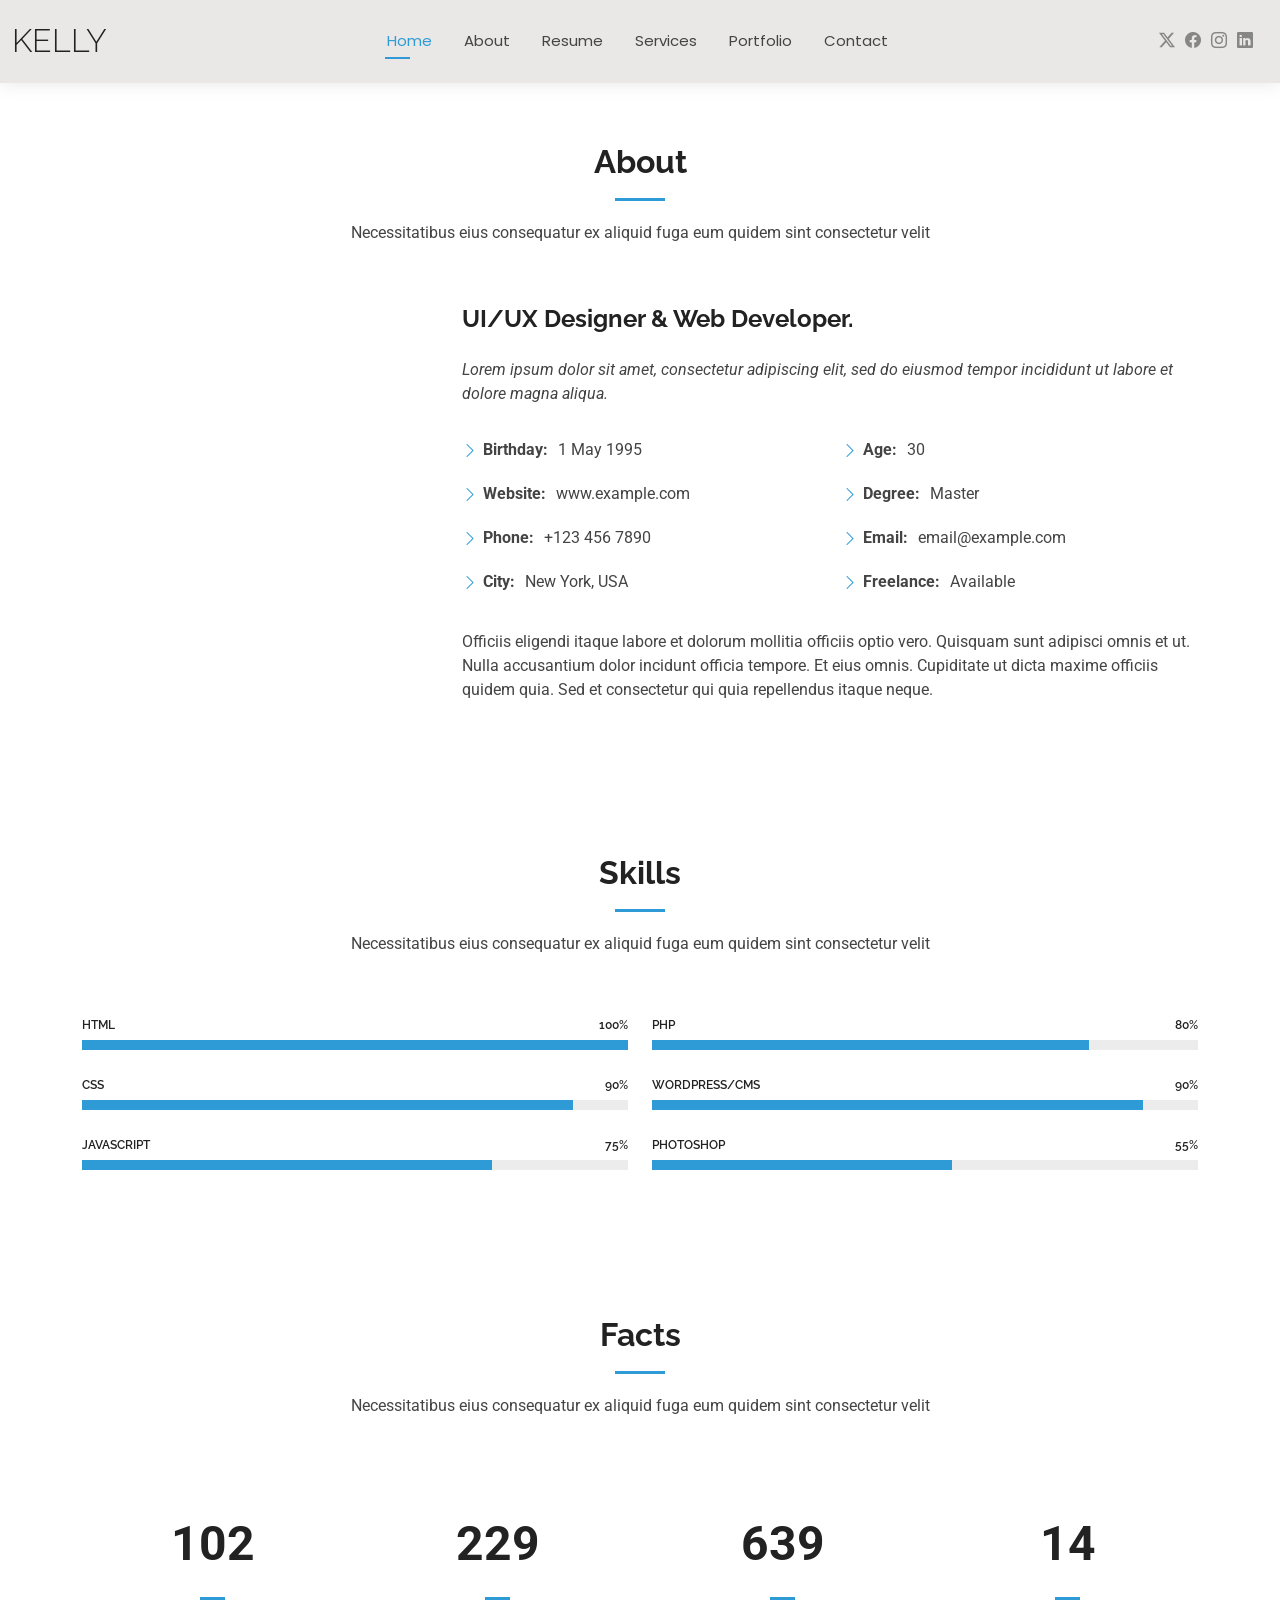
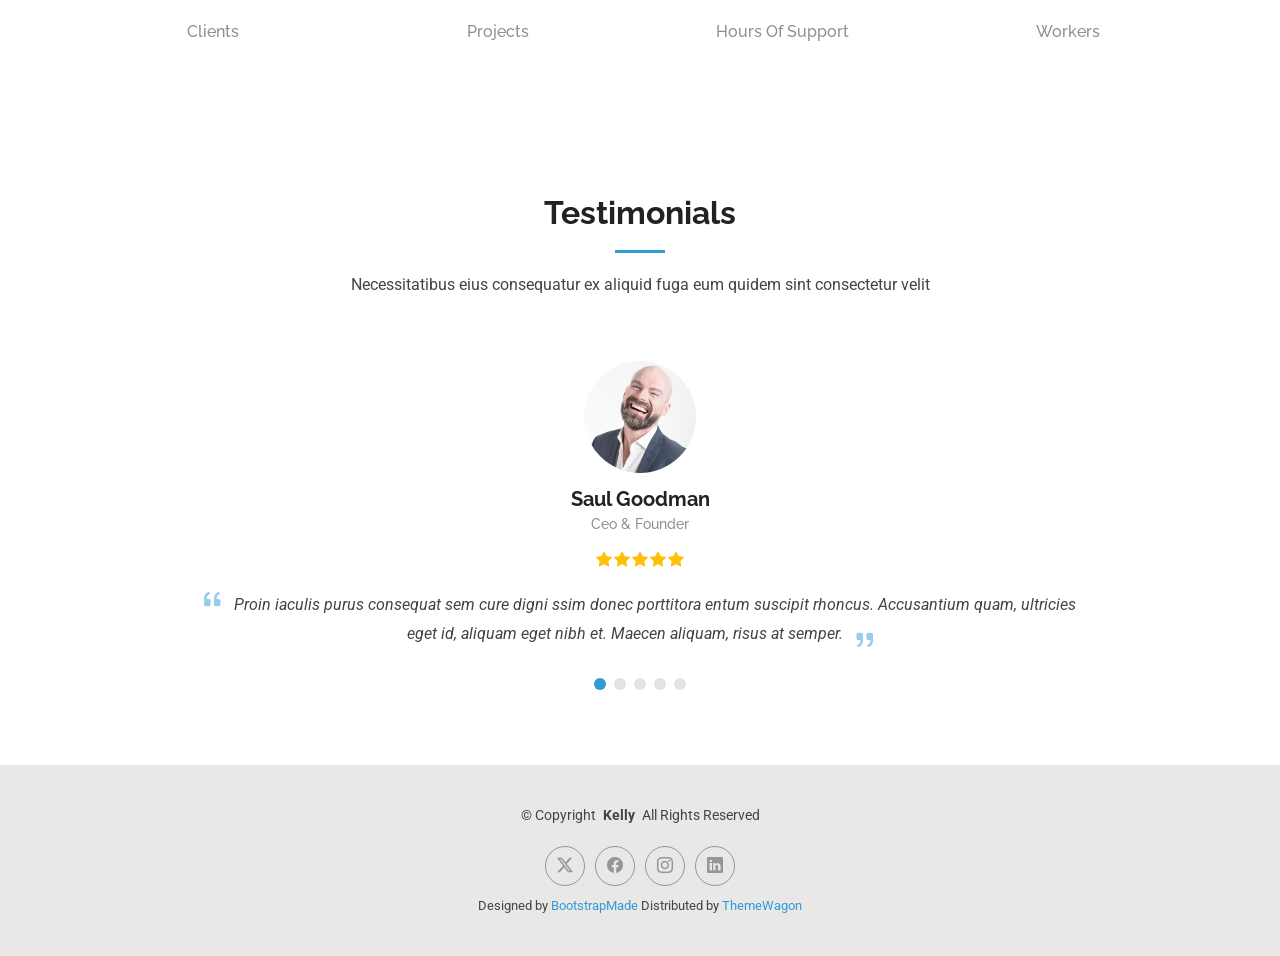
==== about.html @ d77f13b1 "Initial commit: Portfolio source code for Rahma Begag" ====
<!DOCTYPE html>
<html lang="en">

<head>
  <meta charset="utf-8">
  <meta content="width=device-width, initial-scale=1.0" name="viewport">
  <title>About - Kelly Bootstrap Template</title>
  <meta name="description" content="">
  <meta name="keywords" content="">

  <!-- Favicons -->
  <link href="assets/img/favicon.png" rel="icon">
  <link href="assets/img/apple-touch-icon.png" rel="apple-touch-icon">

  <!-- Fonts -->
  <link href="https://fonts.googleapis.com" rel="preconnect">
  <link href="https://fonts.gstatic.com" rel="preconnect" crossorigin>
  <link href="https://fonts.googleapis.com/css2?family=Roboto:ital,wght@0,100;0,300;0,400;0,500;0,700;0,900;1,100;1,300;1,400;1,500;1,700;1,900&family=Poppins:ital,wght@0,100;0,200;0,300;0,400;0,500;0,600;0,700;0,800;0,900;1,100;1,200;1,300;1,400;1,500;1,600;1,700;1,800;1,900&family=Raleway:ital,wght@0,100;0,200;0,300;0,400;0,500;0,600;0,700;0,800;0,900;1,100;1,200;1,300;1,400;1,500;1,600;1,700;1,800;1,900&display=swap" rel="stylesheet">

  <!-- Vendor CSS Files -->
  <link href="assets/vendor/bootstrap/css/bootstrap.min.css" rel="stylesheet">
  <link href="assets/vendor/bootstrap-icons/bootstrap-icons.css" rel="stylesheet">
  <link href="assets/vendor/aos/aos.css" rel="stylesheet">
  <link href="assets/vendor/swiper/swiper-bundle.min.css" rel="stylesheet">
  <link href="assets/vendor/glightbox/css/glightbox.min.css" rel="stylesheet">

  <!-- Main CSS File -->
  <link href="assets/css/main.css" rel="stylesheet">

  <!-- =======================================================
  * Template Name: Kelly
  * Template URL: https://bootstrapmade.com/kelly-free-bootstrap-cv-resume-html-template/
  * Updated: Aug 07 2024 with Bootstrap v5.3.3
  * Author: BootstrapMade.com
  * License: https://bootstrapmade.com/license/
  ======================================================== -->
</head>

<body class="about-page">

  <header id="header" class="header d-flex align-items-center light-background sticky-top">
    <div class="container-fluid position-relative d-flex align-items-center justify-content-between">

      <a href="index.html" class="logo d-flex align-items-center me-auto me-xl-0">
        <!-- Uncomment the line below if you also wish to use an image logo -->
        <!-- <img src="assets/img/logo.png" alt=""> -->
        <h1 class="sitename">Kelly</h1>
      </a>

       <nav id="navmenu" class="navmenu">
        <ul>
         <li><a href="index.html" class="active">Home</a></li>
          <li><a href="about.html">About</a></li>
          <li><a href="resume.html">Resume</a></li>
          <li><a href="services.html">Services</a></li>
          <li><a href="portfolio.html">Portfolio</a></li>
          <!-- <li class="dropdown"><a href="#"><span>Odoo Projects</span> <i class="bi bi-chevron-down toggle-dropdown"></i></a>
            <ul>
              <li><a href="#">Odoo Modules</a></li>
              <li class="dropdown"><a href="#"><span>Customizations</span> <i class="bi bi-chevron-down toggle-dropdown"></i></a>
                <ul>
                  <li><a href="#">Tree View Styling</a></li>
                  <li><a href="#">Password Visibility Toggle</a></li>
                  <li><a href="#">Commission Dashboard</a></li>
                  <li><a href="#">Inventory Dashboard</a></li>
                  <li><a href="#">Workflow Automation</a></li>
                </ul>
              </li>
              <li><a href="#">Odoo App Store</a></li>
              <li><a href="#">Database Solutions</a></li>
              <li><a href="#">Consulting</a></li>
            </ul>
          </li> -->
          <li><a href="contact.html">Contact</a></li>
        </ul>
        <i class="mobile-nav-toggle d-xl-none bi bi-list"></i>
      </nav>


      <div class="header-social-links">
        <a href="#" class="twitter"><i class="bi bi-twitter-x"></i></a>
        <a href="#" class="facebook"><i class="bi bi-facebook"></i></a>
        <a href="#" class="instagram"><i class="bi bi-instagram"></i></a>
        <a href="#" class="linkedin"><i class="bi bi-linkedin"></i></a>
      </div>

    </div>
  </header>

  <main class="main">

    <!-- About Section -->
    <section id="about" class="about section">

      <!-- Section Title -->
      <div class="container section-title" data-aos="fade-up">
        <h2>About</h2>
        <p>Necessitatibus eius consequatur ex aliquid fuga eum quidem sint consectetur velit</p>
      </div><!-- End Section Title -->

      <div class="container" data-aos="fade-up" data-aos-delay="100">

        <div class="row gy-4 justify-content-center">
          <div class="col-lg-4">
            <img src="assets/img/profile-img.jpg" class="img-fluid" alt="">
          </div>
          <div class="col-lg-8 content">
            <h2>UI/UX Designer &amp; Web Developer.</h2>
            <p class="fst-italic py-3">
              Lorem ipsum dolor sit amet, consectetur adipiscing elit, sed do eiusmod tempor incididunt ut labore et dolore
              magna aliqua.
            </p>
            <div class="row">
              <div class="col-lg-6">
                <ul>
                  <li><i class="bi bi-chevron-right"></i> <strong>Birthday:</strong> <span>1 May 1995</span></li>
                  <li><i class="bi bi-chevron-right"></i> <strong>Website:</strong> <span>www.example.com</span></li>
                  <li><i class="bi bi-chevron-right"></i> <strong>Phone:</strong> <span>+123 456 7890</span></li>
                  <li><i class="bi bi-chevron-right"></i> <strong>City:</strong> <span>New York, USA</span></li>
                </ul>
              </div>
              <div class="col-lg-6">
                <ul>
                  <li><i class="bi bi-chevron-right"></i> <strong>Age:</strong> <span>30</span></li>
                  <li><i class="bi bi-chevron-right"></i> <strong>Degree:</strong> <span>Master</span></li>
                  <li><i class="bi bi-chevron-right"></i> <strong>Email:</strong> <span>email@example.com</span></li>
                  <li><i class="bi bi-chevron-right"></i> <strong>Freelance:</strong> <span>Available</span></li>
                </ul>
              </div>
            </div>
            <p class="py-3">
              Officiis eligendi itaque labore et dolorum mollitia officiis optio vero. Quisquam sunt adipisci omnis et ut. Nulla accusantium dolor incidunt officia tempore. Et eius omnis.
              Cupiditate ut dicta maxime officiis quidem quia. Sed et consectetur qui quia repellendus itaque neque.
            </p>
          </div>
        </div>

      </div>

    </section><!-- /About Section -->

    <!-- Skills Section -->
    <section id="skills" class="skills section">

      <!-- Section Title -->
      <div class="container section-title" data-aos="fade-up">
        <h2>Skills</h2>
        <p>Necessitatibus eius consequatur ex aliquid fuga eum quidem sint consectetur velit</p>
      </div><!-- End Section Title -->

      <div class="container" data-aos="fade-up" data-aos-delay="100">

        <div class="row skills-content skills-animation">

          <div class="col-lg-6">

            <div class="progress">
              <span class="skill"><span>HTML</span> <i class="val">100%</i></span>
              <div class="progress-bar-wrap">
                <div class="progress-bar" role="progressbar" aria-valuenow="100" aria-valuemin="0" aria-valuemax="100"></div>
              </div>
            </div><!-- End Skills Item -->

            <div class="progress">
              <span class="skill"><span>CSS</span> <i class="val">90%</i></span>
              <div class="progress-bar-wrap">
                <div class="progress-bar" role="progressbar" aria-valuenow="90" aria-valuemin="0" aria-valuemax="100"></div>
              </div>
            </div><!-- End Skills Item -->

            <div class="progress">
              <span class="skill"><span>JavaScript</span> <i class="val">75%</i></span>
              <div class="progress-bar-wrap">
                <div class="progress-bar" role="progressbar" aria-valuenow="75" aria-valuemin="0" aria-valuemax="100"></div>
              </div>
            </div><!-- End Skills Item -->

          </div>

          <div class="col-lg-6">

            <div class="progress">
              <span class="skill"><span>PHP</span> <i class="val">80%</i></span>
              <div class="progress-bar-wrap">
                <div class="progress-bar" role="progressbar" aria-valuenow="80" aria-valuemin="0" aria-valuemax="100"></div>
              </div>
            </div><!-- End Skills Item -->

            <div class="progress">
              <span class="skill"><span>WordPress/CMS</span> <i class="val">90%</i></span>
              <div class="progress-bar-wrap">
                <div class="progress-bar" role="progressbar" aria-valuenow="90" aria-valuemin="0" aria-valuemax="100"></div>
              </div>
            </div><!-- End Skills Item -->

            <div class="progress">
              <span class="skill"><span>Photoshop</span> <i class="val">55%</i></span>
              <div class="progress-bar-wrap">
                <div class="progress-bar" role="progressbar" aria-valuenow="55" aria-valuemin="0" aria-valuemax="100"></div>
              </div>
            </div><!-- End Skills Item -->

          </div>

        </div>

      </div>

    </section><!-- /Skills Section -->

    <!-- Stats Section -->
    <section id="stats" class="stats section">

      <!-- Section Title -->
      <div class="container section-title" data-aos="fade-up">
        <h2>Facts</h2>
        <p>Necessitatibus eius consequatur ex aliquid fuga eum quidem sint consectetur velit</p>
      </div><!-- End Section Title -->

      <div class="container" data-aos="fade-up" data-aos-delay="100">

        <div class="row gy-4">

          <div class="col-lg-3 col-md-6">
            <div class="stats-item text-center w-100 h-100">
              <span data-purecounter-start="0" data-purecounter-end="232" data-purecounter-duration="1" class="purecounter"></span>
              <p>Clients</p>
            </div>
          </div><!-- End Stats Item -->

          <div class="col-lg-3 col-md-6">
            <div class="stats-item text-center w-100 h-100">
              <span data-purecounter-start="0" data-purecounter-end="521" data-purecounter-duration="1" class="purecounter"></span>
              <p>Projects</p>
            </div>
          </div><!-- End Stats Item -->

          <div class="col-lg-3 col-md-6">
            <div class="stats-item text-center w-100 h-100">
              <span data-purecounter-start="0" data-purecounter-end="1453" data-purecounter-duration="1" class="purecounter"></span>
              <p>Hours Of Support</p>
            </div>
          </div><!-- End Stats Item -->

          <div class="col-lg-3 col-md-6">
            <div class="stats-item text-center w-100 h-100">
              <span data-purecounter-start="0" data-purecounter-end="32" data-purecounter-duration="1" class="purecounter"></span>
              <p>Workers</p>
            </div>
          </div><!-- End Stats Item -->

        </div>

      </div>

    </section><!-- /Stats Section -->

    <!-- Testimonials Section -->
    <section id="testimonials" class="testimonials section">

      <!-- Section Title -->
      <div class="container section-title" data-aos="fade-up">
        <h2>Testimonials</h2>
        <p>Necessitatibus eius consequatur ex aliquid fuga eum quidem sint consectetur velit</p>
      </div><!-- End Section Title -->

      <div class="container" data-aos="fade-up" data-aos-delay="100">

        <div class="swiper init-swiper">
          <script type="application/json" class="swiper-config">
            {
              "loop": true,
              "speed": 600,
              "autoplay": {
                "delay": 5000
              },
              "slidesPerView": "auto",
              "pagination": {
                "el": ".swiper-pagination",
                "type": "bullets",
                "clickable": true
              }
            }
          </script>
          <div class="swiper-wrapper">

            <div class="swiper-slide">
              <div class="testimonial-item">
                <img src="assets/img/testimonials/testimonials-1.jpg" class="testimonial-img" alt="">
                <h3>Saul Goodman</h3>
                <h4>Ceo &amp; Founder</h4>
                <div class="stars">
                  <i class="bi bi-star-fill"></i><i class="bi bi-star-fill"></i><i class="bi bi-star-fill"></i><i class="bi bi-star-fill"></i><i class="bi bi-star-fill"></i>
                </div>
                <p>
                  <i class="bi bi-quote quote-icon-left"></i>
                  <span>Proin iaculis purus consequat sem cure digni ssim donec porttitora entum suscipit rhoncus. Accusantium quam, ultricies eget id, aliquam eget nibh et. Maecen aliquam, risus at semper.</span>
                  <i class="bi bi-quote quote-icon-right"></i>
                </p>
              </div>
            </div><!-- End testimonial item -->

            <div class="swiper-slide">
              <div class="testimonial-item">
                <img src="assets/img/testimonials/testimonials-2.jpg" class="testimonial-img" alt="">
                <h3>Sara Wilsson</h3>
                <h4>Designer</h4>
                <div class="stars">
                  <i class="bi bi-star-fill"></i><i class="bi bi-star-fill"></i><i class="bi bi-star-fill"></i><i class="bi bi-star-fill"></i><i class="bi bi-star-fill"></i>
                </div>
                <p>
                  <i class="bi bi-quote quote-icon-left"></i>
                  <span>Export tempor illum tamen malis malis eram quae irure esse labore quem cillum quid cillum eram malis quorum velit fore eram velit sunt aliqua noster fugiat irure amet legam anim culpa.</span>
                  <i class="bi bi-quote quote-icon-right"></i>
                </p>
              </div>
            </div><!-- End testimonial item -->

            <div class="swiper-slide">
              <div class="testimonial-item">
                <img src="assets/img/testimonials/testimonials-3.jpg" class="testimonial-img" alt="">
                <h3>Jena Karlis</h3>
                <h4>Store Owner</h4>
                <div class="stars">
                  <i class="bi bi-star-fill"></i><i class="bi bi-star-fill"></i><i class="bi bi-star-fill"></i><i class="bi bi-star-fill"></i><i class="bi bi-star-fill"></i>
                </div>
                <p>
                  <i class="bi bi-quote quote-icon-left"></i>
                  <span>Enim nisi quem export duis labore cillum quae magna enim sint quorum nulla quem veniam duis minim tempor labore quem eram duis noster aute amet eram fore quis sint minim.</span>
                  <i class="bi bi-quote quote-icon-right"></i>
                </p>
              </div>
            </div><!-- End testimonial item -->

            <div class="swiper-slide">
              <div class="testimonial-item">
                <img src="assets/img/testimonials/testimonials-4.jpg" class="testimonial-img" alt="">
                <h3>Matt Brandon</h3>
                <h4>Freelancer</h4>
                <div class="stars">
                  <i class="bi bi-star-fill"></i><i class="bi bi-star-fill"></i><i class="bi bi-star-fill"></i><i class="bi bi-star-fill"></i><i class="bi bi-star-fill"></i>
                </div>
                <p>
                  <i class="bi bi-quote quote-icon-left"></i>
                  <span>Fugiat enim eram quae cillum dolore dolor amet nulla culpa multos export minim fugiat minim velit minim dolor enim duis veniam ipsum anim magna sunt elit fore quem dolore labore illum veniam.</span>
                  <i class="bi bi-quote quote-icon-right"></i>
                </p>
              </div>
            </div><!-- End testimonial item -->

            <div class="swiper-slide">
              <div class="testimonial-item">
                <img src="assets/img/testimonials/testimonials-5.jpg" class="testimonial-img" alt="">
                <h3>John Larson</h3>
                <h4>Entrepreneur</h4>
                <div class="stars">
                  <i class="bi bi-star-fill"></i><i class="bi bi-star-fill"></i><i class="bi bi-star-fill"></i><i class="bi bi-star-fill"></i><i class="bi bi-star-fill"></i>
                </div>
                <p>
                  <i class="bi bi-quote quote-icon-left"></i>
                  <span>Quis quorum aliqua sint quem legam fore sunt eram irure aliqua veniam tempor noster veniam enim culpa labore duis sunt culpa nulla illum cillum fugiat legam esse veniam culpa fore nisi cillum quid.</span>
                  <i class="bi bi-quote quote-icon-right"></i>
                </p>
              </div>
            </div><!-- End testimonial item -->

          </div>
          <div class="swiper-pagination"></div>
        </div>

      </div>

    </section><!-- /Testimonials Section -->

  </main>

  <footer id="footer" class="footer light-background">

    <div class="container">
      <div class="copyright text-center ">
        <p>© <span>Copyright</span> <strong class="px-1 sitename">Kelly</strong> <span>All Rights Reserved<br></span></p>
      </div>
      <div class="social-links d-flex justify-content-center">
        <a href=""><i class="bi bi-twitter-x"></i></a>
        <a href=""><i class="bi bi-facebook"></i></a>
        <a href=""><i class="bi bi-instagram"></i></a>
        <a href=""><i class="bi bi-linkedin"></i></a>
      </div>
      <div class="credits">
        <!-- All the links in the footer should remain intact. -->
        <!-- You can delete the links only if you've purchased the pro version. -->
        <!-- Licensing information: https://bootstrapmade.com/license/ -->
        <!-- Purchase the pro version with working PHP/AJAX contact form: [buy-url] -->
        Designed by <a href="https://bootstrapmade.com/">BootstrapMade</a> Distributed by <a href=“https://themewagon.com>ThemeWagon
      </div>
    </div>

  </footer>

  <!-- Scroll Top -->
  <a href="#" id="scroll-top" class="scroll-top d-flex align-items-center justify-content-center"><i class="bi bi-arrow-up-short"></i></a>

  <!-- Preloader -->
  <div id="preloader"></div>

  <!-- Vendor JS Files -->
  <script src="assets/vendor/bootstrap/js/bootstrap.bundle.min.js"></script>
  <script src="assets/vendor/php-email-form/validate.js"></script>
  <script src="assets/vendor/aos/aos.js"></script>
  <script src="assets/vendor/waypoints/noframework.waypoints.js"></script>
  <script src="assets/vendor/purecounter/purecounter_vanilla.js"></script>
  <script src="assets/vendor/swiper/swiper-bundle.min.js"></script>
  <script src="assets/vendor/glightbox/js/glightbox.min.js"></script>
  <script src="assets/vendor/imagesloaded/imagesloaded.pkgd.min.js"></script>
  <script src="assets/vendor/isotope-layout/isotope.pkgd.min.js"></script>

  <!-- Main JS File -->
  <script src="assets/js/main.js"></script>

</body>

</html>
---- assets/css/main.css ----
/**
* Template Name: Kelly
* Template URL: https://bootstrapmade.com/kelly-free-bootstrap-cv-resume-html-template/
* Updated: Aug 07 2024 with Bootstrap v5.3.3
* Author: BootstrapMade.com
* License: https://bootstrapmade.com/license/
*/

/*--------------------------------------------------------------
# Font & Color Variables
# Help: https://bootstrapmade.com/color-system/
--------------------------------------------------------------*/
/* Fonts */
:root {
  --default-font: "Roboto",  system-ui, -apple-system, "Segoe UI", Roboto, "Helvetica Neue", Arial, "Noto Sans", "Liberation Sans", sans-serif, "Apple Color Emoji", "Segoe UI Emoji", "Segoe UI Symbol", "Noto Color Emoji";
  --heading-font: "Raleway",  sans-serif;
  --nav-font: "Poppins",  sans-serif;
}

/* Global Colors - The following color variables are used throughout the website. Updating them here will change the color scheme of the entire website */
:root { 
  --background-color: #ffffff; /* Background color for the entire website, including individual sections */
  --default-color: #444444; /* Default color used for the majority of the text content across the entire website */
  --heading-color: #222222; /* Color for headings, subheadings and title throughout the website */
  --accent-color: #2e9bd7; /* Accent color that represents your brand on the website. It's used for buttons, links, and other elements that need to stand out */
  --surface-color: #ffffff; /* The surface color is used as a background of boxed elements within sections, such as cards, icon boxes, or other elements that require a visual separation from the global background. */
  --contrast-color: #ffffff; /* Contrast color for text, ensuring readability against backgrounds of accent, heading, or default colors. */
}

/* Nav Menu Colors - The following color variables are used specifically for the navigation menu. They are separate from the global colors to allow for more customization options */
:root {
  --nav-color: #444444;  /* The default color of the main navmenu links */
  --nav-hover-color: #2e9bd7; /* Applied to main navmenu links when they are hovered over or active */
  --nav-mobile-background-color: #ffffff; /* Used as the background color for mobile navigation menu */
  --nav-dropdown-background-color: #ffffff; /* Used as the background color for dropdown items that appear when hovering over primary navigation items */
  --nav-dropdown-color: #444444; /* Used for navigation links of the dropdown items in the navigation menu. */
  --nav-dropdown-hover-color: #2e9bd7; /* Similar to --nav-hover-color, this color is applied to dropdown navigation links when they are hovered over. */
}

/* Color Presets - These classes override global colors when applied to any section or element, providing reuse of the sam color scheme. */

.light-background {
  --background-color: #e9e8e6;
  --surface-color: #ffffff;
}

.dark-background {
  --background-color: #060606;
  --default-color: #ffffff;
  --heading-color: #ffffff;
  --surface-color: #252525;
  --contrast-color: #ffffff;
}

/* Smooth scroll */
:root {
  scroll-behavior: smooth;
}

/*--------------------------------------------------------------
# General Styling & Shared Classes
--------------------------------------------------------------*/
body {
  color: var(--default-color);
  background-color: var(--background-color);
  font-family: var(--default-font);
}

a {
  color: var(--accent-color);
  text-decoration: none;
  transition: 0.3s;
}

a:hover {
  color: color-mix(in srgb, var(--accent-color), transparent 25%);
  text-decoration: none;
}

h1,
h2,
h3,
h4,
h5,
h6 {
  color: var(--heading-color);
  font-family: var(--heading-font);
}

/* PHP Email Form Messages
------------------------------*/
.php-email-form .error-message {
  display: none;
  background: #df1529;
  color: #ffffff;
  text-align: left;
  padding: 15px;
  margin-bottom: 24px;
  font-weight: 600;
}

.php-email-form .sent-message {
  display: none;
  color: #ffffff;
  background: #059652;
  text-align: center;
  padding: 15px;
  margin-bottom: 24px;
  font-weight: 600;
}

.php-email-form .loading {
  display: none;
  background: var(--surface-color);
  text-align: center;
  padding: 15px;
  margin-bottom: 24px;
}

.php-email-form .loading:before {
  content: "";
  display: inline-block;
  border-radius: 50%;
  width: 24px;
  height: 24px;
  margin: 0 10px -6px 0;
  border: 3px solid var(--accent-color);
  border-top-color: var(--surface-color);
  animation: php-email-form-loading 1s linear infinite;
}

@keyframes php-email-form-loading {
  0% {
    transform: rotate(0deg);
  }

  100% {
    transform: rotate(360deg);
  }
}

/*--------------------------------------------------------------
# Global Header
--------------------------------------------------------------*/
.header {
  color: var(--default-color);
  background-color: var(--background-color);
  padding: 15px 0;
  transition: all 0.5s;
  z-index: 997;
  box-shadow: 0px 0 18px rgba(0, 0, 0, 0.1);
}

.header .logo {
  line-height: 1;
}

.header .logo img {
  max-height: 36px;
  margin-right: 8px;
}

.header .logo h1 {
  font-size: 32px;
  margin: 0;
  font-weight: 300;
  text-transform: uppercase;
  color: var(--heading-color);
}

.header .header-social-links {
  padding-right: 15px;
}

.header .header-social-links a {
  color: color-mix(in srgb, var(--default-color), transparent 40%);
  padding-left: 6px;
  display: inline-block;
  transition: 0.3s;
  font-size: 16px;
}

.header .header-social-links a:hover {
  color: var(--accent-color);
}

.header .header-social-links a i {
  line-height: 0px;
}

@media (max-width: 1200px) {
  .header .logo {
    order: 1;
  }

  .header .header-social-links {
    order: 2;
  }

  .header .navmenu {
    order: 3;
  }
}

/*--------------------------------------------------------------
# Navigation Menu
--------------------------------------------------------------*/
/* Desktop Navigation */
@media (min-width: 1200px) {
  .navmenu {
    padding: 0;
  }

  .navmenu ul {
    margin: 0;
    padding: 0;
    display: flex;
    list-style: none;
    align-items: center;
  }

  .navmenu li {
    position: relative;
  }

  .navmenu>ul>li {
    white-space: nowrap;
    padding: 15px 14px;
  }

  .navmenu>ul>li:last-child {
    padding-right: 0;
  }

  .navmenu a,
  .navmenu a:focus {
    color: var(--nav-color);
    font-size: 15px;
    padding: 0 2px;
    font-family: var(--nav-font);
    font-weight: 400;
    display: flex;
    align-items: center;
    justify-content: space-between;
    white-space: nowrap;
    transition: 0.3s;
    position: relative;
  }

  .navmenu a i,
  .navmenu a:focus i {
    font-size: 12px;
    line-height: 0;
    margin-left: 5px;
    transition: 0.3s;
  }

  .navmenu>ul>li>a:before {
    content: "";
    position: absolute;
    height: 2px;
    bottom: -6px;
    left: 0;
    background-color: var(--nav-hover-color);
    visibility: hidden;
    width: 0px;
    transition: all 0.3s ease-in-out 0s;
  }

  .navmenu a:hover:before,
  .navmenu li:hover>a:before,
  .navmenu .active:before {
    visibility: visible;
    width: 25px;
  }

  .navmenu li:hover>a,
  .navmenu .active,
  .navmenu .active:focus {
    color: var(--nav-hover-color);
  }

  .navmenu .dropdown ul {
    margin: 0;
    padding: 10px 0;
    background: var(--nav-dropdown-background-color);
    display: block;
    position: absolute;
    visibility: hidden;
    left: 14px;
    top: 130%;
    opacity: 0;
    transition: 0.3s;
    border-radius: 4px;
    z-index: 99;
    box-shadow: 0px 0px 30px rgba(0, 0, 0, 0.1);
  }

  .navmenu .dropdown ul li {
    min-width: 200px;
  }

  .navmenu .dropdown ul a {
    padding: 10px 20px;
    font-size: 15px;
    text-transform: none;
    color: var(--nav-dropdown-color);
  }

  .navmenu .dropdown ul a i {
    font-size: 12px;
  }

  .navmenu .dropdown ul a:hover,
  .navmenu .dropdown ul .active:hover,
  .navmenu .dropdown ul li:hover>a {
    color: var(--nav-dropdown-hover-color);
  }

  .navmenu .dropdown:hover>ul {
    opacity: 1;
    top: 100%;
    visibility: visible;
  }

  .navmenu .dropdown .dropdown ul {
    top: 0;
    left: -90%;
    visibility: hidden;
  }

  .navmenu .dropdown .dropdown:hover>ul {
    opacity: 1;
    top: 0;
    left: -100%;
    visibility: visible;
  }
}

/* Mobile Navigation */
@media (max-width: 1199px) {
  .mobile-nav-toggle {
    color: var(--nav-color);
    font-size: 28px;
    line-height: 0;
    margin-right: 10px;
    cursor: pointer;
    transition: color 0.3s;
  }

  .navmenu {
    padding: 0;
    z-index: 9997;
  }

  .navmenu ul {
    display: none;
    list-style: none;
    position: absolute;
    inset: 60px 20px 20px 20px;
    padding: 10px 0;
    margin: 0;
    border-radius: 6px;
    background-color: var(--nav-mobile-background-color);
    border: 1px solid color-mix(in srgb, var(--default-color), transparent 90%);
    box-shadow: none;
    overflow-y: auto;
    transition: 0.3s;
    z-index: 9998;
  }

  .navmenu a,
  .navmenu a:focus {
    color: var(--nav-dropdown-color);
    padding: 10px 20px;
    font-family: var(--nav-font);
    font-size: 17px;
    font-weight: 500;
    display: flex;
    align-items: center;
    justify-content: space-between;
    white-space: nowrap;
    transition: 0.3s;
  }

  .navmenu a i,
  .navmenu a:focus i {
    font-size: 12px;
    line-height: 0;
    margin-left: 5px;
    width: 30px;
    height: 30px;
    display: flex;
    align-items: center;
    justify-content: center;
    border-radius: 50%;
    transition: 0.3s;
    background-color: color-mix(in srgb, var(--accent-color), transparent 90%);
  }

  .navmenu a i:hover,
  .navmenu a:focus i:hover {
    background-color: var(--accent-color);
    color: var(--contrast-color);
  }

  .navmenu a:hover,
  .navmenu .active,
  .navmenu .active:focus {
    color: var(--nav-dropdown-hover-color);
  }

  .navmenu .active i,
  .navmenu .active:focus i {
    background-color: var(--accent-color);
    color: var(--contrast-color);
    transform: rotate(180deg);
  }

  .navmenu .dropdown ul {
    position: static;
    display: none;
    z-index: 99;
    padding: 10px 0;
    margin: 10px 20px;
    background-color: var(--nav-dropdown-background-color);
    transition: all 0.5s ease-in-out;
  }

  .navmenu .dropdown ul ul {
    background-color: rgba(33, 37, 41, 0.1);
  }

  .navmenu .dropdown>.dropdown-active {
    display: block;
    background-color: rgba(33, 37, 41, 0.03);
  }

  .mobile-nav-active {
    overflow: hidden;
  }

  .mobile-nav-active .mobile-nav-toggle {
    color: #fff;
    position: absolute;
    font-size: 32px;
    top: 15px;
    right: 15px;
    margin-right: 0;
    z-index: 9999;
  }

  .mobile-nav-active .navmenu {
    position: fixed;
    overflow: hidden;
    inset: 0;
    background: rgba(33, 37, 41, 0.8);
    transition: 0.3s;
  }

  .mobile-nav-active .navmenu>ul {
    display: block;
  }
}

/*--------------------------------------------------------------
# Global Footer
--------------------------------------------------------------*/
.footer {
  color: var(--default-color);
  background-color: var(--background-color);
  font-size: 14px;
  padding: 40px 0;
  position: relative;
}

.footer .copyright p {
  margin-bottom: 0;
}

.footer .social-links {
  margin-top: 20px;
}

.footer .social-links a {
  display: flex;
  align-items: center;
  justify-content: center;
  width: 40px;
  height: 40px;
  border-radius: 50%;
  border: 1px solid color-mix(in srgb, var(--default-color), transparent 50%);
  font-size: 16px;
  color: color-mix(in srgb, var(--default-color), transparent 50%);
  margin: 0 5px;
  transition: 0.3s;
}

.footer .social-links a:hover {
  color: var(--accent-color);
  border-color: var(--accent-color);
}

.footer .credits {
  margin-top: 10px;
  font-size: 13px;
  text-align: center;
}

/*--------------------------------------------------------------
# Preloader
--------------------------------------------------------------*/
#preloader {
  position: fixed;
  inset: 0;
  z-index: 9999;
  overflow: hidden;
  background-color: var(--background-color);
  transition: all 0.6s ease-out;
  width: 100%;
  height: 100vh;
}

#preloader:before,
#preloader:after {
  content: "";
  position: absolute;
  border: 4px solid var(--accent-color);
  border-radius: 50%;
  animation: animate-preloader 2s cubic-bezier(0, 0.2, 0.8, 1) infinite;
}

#preloader:after {
  animation-delay: -0.5s;
}

@keyframes animate-preloader {
  0% {
    width: 10px;
    height: 10px;
    top: calc(50% - 5px);
    left: calc(50% - 5px);
    opacity: 1;
  }

  100% {
    width: 72px;
    height: 72px;
    top: calc(50% - 36px);
    left: calc(50% - 36px);
    opacity: 0;
  }
}

/*--------------------------------------------------------------
# Scroll Top Button
--------------------------------------------------------------*/
.scroll-top {
  position: fixed;
  visibility: hidden;
  opacity: 0;
  right: 15px;
  bottom: -15px;
  z-index: 99999;
  background-color: var(--accent-color);
  width: 44px;
  height: 44px;
  border-radius: 50px;
  transition: all 0.4s;
}

.scroll-top i {
  font-size: 24px;
  color: var(--contrast-color);
  line-height: 0;
}

.scroll-top:hover {
  background-color: color-mix(in srgb, var(--accent-color), transparent 20%);
  color: var(--contrast-color);
}

.scroll-top.active {
  visibility: visible;
  opacity: 1;
  bottom: 15px;
}

/*--------------------------------------------------------------
# Disable aos animation delay on mobile devices
--------------------------------------------------------------*/
@media screen and (max-width: 768px) {
  [data-aos-delay] {
    transition-delay: 0 !important;
  }
}

/*--------------------------------------------------------------
# Global Page Titles & Breadcrumbs
--------------------------------------------------------------*/
.page-title {
  color: var(--default-color);
  background-color: var(--background-color);
  padding: 25px 0;
  position: relative;
  border-bottom: 1px solid color-mix(in srgb, var(--default-color), transparent 85%);
}

.page-title h1 {
  font-size: 24px;
  font-weight: 400;
}

.page-title .breadcrumbs ol {
  display: flex;
  flex-wrap: wrap;
  list-style: none;
  padding: 0;
  margin: 0;
  font-size: 14px;
  font-weight: 400;
}

.page-title .breadcrumbs ol li+li {
  padding-left: 10px;
}

.page-title .breadcrumbs ol li+li::before {
  content: "/";
  display: inline-block;
  padding-right: 10px;
  color: color-mix(in srgb, var(--default-color), transparent 70%);
}

/*--------------------------------------------------------------
# Global Sections
--------------------------------------------------------------*/
section,
.section {
  color: var(--default-color);
  background-color: var(--background-color);
  padding: 60px 0;
  scroll-margin-top: 100px;
  overflow: clip;
}

@media (max-width: 1199px) {

  section,
  .section {
    scroll-margin-top: 66px;
  }
}

/*--------------------------------------------------------------
# Global Section Titles
--------------------------------------------------------------*/
.section-title {
  text-align: center;
  padding-bottom: 60px;
  position: relative;
}

.section-title h2 {
  font-size: 32px;
  font-weight: 700;
  margin-bottom: 20px;
  padding-bottom: 20px;
  position: relative;
}

.section-title h2:after {
  content: "";
  position: absolute;
  display: block;
  width: 50px;
  height: 3px;
  background: var(--accent-color);
  left: 0;
  right: 0;
  bottom: 0;
  margin: auto;
}

.section-title p {
  margin-bottom: 0;
}

/*--------------------------------------------------------------
# Hero Section
--------------------------------------------------------------*/
.hero {
  width: 100%;
  min-height: calc(100vh - 82px);
  position: relative;
  padding: 80px 0;
  display: flex;
  align-items: center;
  justify-content: center;
}

@media (max-width: 1200px) {
  .hero {
    min-height: calc(100vh - 68px);
  }
}

.hero img {
  position: absolute;
  inset: 0;
  display: block;
  width: 100%;
  height: 100%;
  object-fit: cover;
  z-index: 1;
}

.hero .container {
  position: relative;
  z-index: 3;
}

.hero h2 {
  margin: 0;
  font-size: 48px;
  font-weight: 700;
}

.hero p {
  margin: 10px 0 0 0;
  font-size: 24px;
  color: var(--heading-color);
}

.hero .btn-get-started {
  color: var(--contrast-color);
  background: var(--accent-color);
  font-family: var(--heading-font);
  text-transform: uppercase;
  font-weight: 600;
  font-size: 12px;
  letter-spacing: 1px;
  display: inline-block;
  padding: 12px 40px;
  border-radius: 50px;
  transition: 0.5s;
  margin-top: 30px;
}

.hero .btn-get-started:hover {
  background: color-mix(in srgb, var(--accent-color) 90%, white 20%);
}

@media (max-width: 768px) {
  .hero h2 {
    font-size: 32px;
  }

  .hero p {
    font-size: 18px;
  }
}

/*--------------------------------------------------------------
# About Section
--------------------------------------------------------------*/
.about .content h2 {
  font-weight: 700;
  font-size: 24px;
}

.about .content ul {
  list-style: none;
  padding: 0;
}

.about .content ul li {
  margin-bottom: 20px;
  display: flex;
  align-items: center;
}

.about .content ul strong {
  margin-right: 10px;
}

.about .content ul i {
  font-size: 16px;
  margin-right: 5px;
  color: var(--accent-color);
  line-height: 0;
}

/*--------------------------------------------------------------
# Skills Section
--------------------------------------------------------------*/
.skills .progress {
  height: 60px;
  display: block;
  background: none;
  border-radius: 0;
}

.skills .progress .skill {
  color: var(--heading-color);
  padding: 0;
  margin: 0 0 6px 0;
  text-transform: uppercase;
  display: block;
  font-weight: 600;
  font-family: var(--heading-font);
}

.skills .progress .skill .val {
  float: right;
  font-style: normal;
}

.skills .progress-bar-wrap {
  background: color-mix(in srgb, var(--default-color), transparent 90%);
  height: 10px;
}

.skills .progress-bar {
  width: 1px;
  height: 10px;
  transition: 0.9s;
  background-color: var(--accent-color);
}

/*--------------------------------------------------------------
# Stats Section
--------------------------------------------------------------*/
.stats .stats-item {
  padding: 30px;
  width: 100%;
}

.stats .stats-item span {
  color: var(--heading-color);
  font-size: 48px;
  display: block;
  font-weight: 700;
  margin-bottom: 20px;
  padding-bottom: 20px;
  position: relative;
}

.stats .stats-item span:after {
  content: "";
  position: absolute;
  display: block;
  width: 25px;
  height: 3px;
  background: var(--accent-color);
  left: 0;
  right: 0;
  bottom: 0;
  margin: auto;
}

.stats .stats-item p {
  color: color-mix(in srgb, var(--default-color), transparent 40%);
  padding: 0;
  margin: 0;
  font-family: var(--heading-font);
  font-weight: 500;
}

/*--------------------------------------------------------------
# Testimonials Section
--------------------------------------------------------------*/
.testimonials .section-header {
  margin-bottom: 40px;
}

.testimonials .testimonials-carousel,
.testimonials .testimonials-slider {
  overflow: hidden;
}

.testimonials .testimonial-item {
  text-align: center;
}

.testimonials .testimonial-item .testimonial-img {
  width: 120px;
  border-radius: 50%;
  border: 4px solid var(--background-color);
  margin: 0 auto;
}

.testimonials .testimonial-item h3 {
  font-size: 20px;
  font-weight: bold;
  margin: 10px 0 5px 0;
}

.testimonials .testimonial-item h4 {
  font-size: 14px;
  color: color-mix(in srgb, var(--default-color), transparent 40%);
  margin: 0 0 15px 0;
}

.testimonials .testimonial-item .stars {
  margin-bottom: 15px;
}

.testimonials .testimonial-item .stars i {
  color: #ffc107;
  margin: 0 1px;
}

.testimonials .testimonial-item .quote-icon-left,
.testimonials .testimonial-item .quote-icon-right {
  color: color-mix(in srgb, var(--accent-color), transparent 50%);
  font-size: 26px;
  line-height: 0;
}

.testimonials .testimonial-item .quote-icon-left {
  display: inline-block;
  left: -5px;
  position: relative;
}

.testimonials .testimonial-item .quote-icon-right {
  display: inline-block;
  right: -5px;
  position: relative;
  top: 10px;
  transform: scale(-1, -1);
}

.testimonials .testimonial-item p {
  font-style: italic;
  margin: 0 auto 15px auto;
}

.testimonials .swiper-wrapper {
  height: auto;
}

.testimonials .swiper-pagination {
  margin-top: 20px;
  position: relative;
}

.testimonials .swiper-pagination .swiper-pagination-bullet {
  width: 12px;
  height: 12px;
  opacity: 1;
  background-color: color-mix(in srgb, var(--default-color), transparent 85%);
}

.testimonials .swiper-pagination .swiper-pagination-bullet-active {
  background-color: var(--accent-color);
}

@media (min-width: 992px) {
  .testimonials .testimonial-item p {
    width: 80%;
  }
}

/*--------------------------------------------------------------
# Resume Section
--------------------------------------------------------------*/
.resume .resume-title {
  color: var(--heading-color);
  font-size: 26px;
  font-weight: 700;
  margin-top: 20px;
  margin-bottom: 20px;
}

.resume .resume-item {
  padding: 0 0 20px 20px;
  margin-top: -2px;
  border-left: 2px solid var(--accent-color);
  position: relative;
}

.resume .resume-item h4 {
  line-height: 18px;
  font-size: 18px;
  font-weight: 600;
  text-transform: uppercase;
  color: color-mix(in srgb, var(--default-color), transparent 20%);
  margin-bottom: 10px;
}

.resume .resume-item h5 {
  font-size: 16px;
  padding: 5px 15px;
  display: inline-block;
  font-weight: 600;
  margin-bottom: 10px;
}

.resume .resume-item ul {
  padding-left: 20px;
}

.resume .resume-item ul li {
  padding-bottom: 10px;
}

.resume .resume-item:last-child {
  padding-bottom: 0;
}

.resume .resume-item::before {
  content: "";
  position: absolute;
  width: 16px;
  height: 16px;
  border-radius: 50px;
  left: -9px;
  top: 0;
  background: var(--background-color);
  border: 2px solid var(--accent-color);
}

/*--------------------------------------------------------------
# Services Section
--------------------------------------------------------------*/
.services .service-item {
  background-color: var(--surface-color);
  box-shadow: 0px 5px 90px 0px rgba(0, 0, 0, 0.1);
  height: 100%;
  padding: 60px 30px;
  text-align: center;
  transition: 0.3s;
  border-radius: 5px;
}

.services .service-item .icon {
  margin: 0 auto;
  width: 100px;
  height: 100px;
  display: flex;
  align-items: center;
  justify-content: center;
  transition: ease-in-out 0.3s;
  position: relative;
}

.services .service-item .icon i {
  font-size: 36px;
  transition: 0.5s;
  position: relative;
}

.services .service-item .icon svg {
  position: absolute;
  top: 0;
  left: 0;
}

.services .service-item .icon svg path {
  transition: 0.5s;
  fill: color-mix(in srgb, var(--default-color), transparent 95%);
}

.services .service-item h3 {
  font-weight: 700;
  margin: 10px 0 15px 0;
  font-size: 22px;
}

.services .service-item p {
  line-height: 24px;
  font-size: 14px;
  margin-bottom: 0;
}

.services .service-item:hover {
  box-shadow: 0px 5px 35px 0px rgba(0, 0, 0, 0.1);
}

.services .service-item.item-cyan i {
  color: #0dcaf0;
}

.services .service-item.item-cyan:hover .icon i {
  color: #fff;
}

.services .service-item.item-cyan:hover .icon path {
  fill: #0dcaf0;
}

.services .service-item.item-orange i {
  color: #fd7e14;
}

.services .service-item.item-orange:hover .icon i {
  color: #fff;
}

.services .service-item.item-orange:hover .icon path {
  fill: #fd7e14;
}

.services .service-item.item-teal i {
  color: #20c997;
}

.services .service-item.item-teal:hover .icon i {
  color: #fff;
}

.services .service-item.item-teal:hover .icon path {
  fill: #20c997;
}

.services .service-item.item-red i {
  color: #df1529;
}

.services .service-item.item-red:hover .icon i {
  color: #fff;
}

.services .service-item.item-red:hover .icon path {
  fill: #df1529;
}

.services .service-item.item-indigo i {
  color: #6610f2;
}

.services .service-item.item-indigo:hover .icon i {
  color: #fff;
}

.services .service-item.item-indigo:hover .icon path {
  fill: #6610f2;
}

.services .service-item.item-pink i {
  color: #f3268c;
}

.services .service-item.item-pink:hover .icon i {
  color: #fff;
}

.services .service-item.item-pink:hover .icon path {
  fill: #f3268c;
}

/*--------------------------------------------------------------
# Portfolio Section
--------------------------------------------------------------*/
.portfolio .portfolio-filters {
  padding: 0;
  margin: 0 auto 20px auto;
  list-style: none;
  text-align: center;
}

.portfolio .portfolio-filters li {
  cursor: pointer;
  display: inline-block;
  padding: 8px 20px 10px 20px;
  margin: 0;
  font-size: 15px;
  font-weight: 500;
  line-height: 1;
  margin-bottom: 5px;
  border-radius: 50px;
  transition: all 0.3s ease-in-out;
  font-family: var(--heading-font);
}

.portfolio .portfolio-filters li:hover,
.portfolio .portfolio-filters li.filter-active {
  color: var(--contrast-color);
  background-color: var(--accent-color);
}

.portfolio .portfolio-filters li:first-child {
  margin-left: 0;
}

.portfolio .portfolio-filters li:last-child {
  margin-right: 0;
}

@media (max-width: 575px) {
  .portfolio .portfolio-filters li {
    font-size: 14px;
    margin: 0 0 10px 0;
  }
}

.portfolio .portfolio-item {
  position: relative;
  overflow: hidden;
}

.portfolio .portfolio-item .portfolio-info {
  opacity: 0;
  position: absolute;
  left: 12px;
  right: 12px;
  bottom: -100%;
  z-index: 3;
  transition: all ease-in-out 0.5s;
  background: color-mix(in srgb, var(--surface-color), transparent 10%);
  padding: 15px;
}

.portfolio .portfolio-item .portfolio-info h4 {
  font-size: 18px;
  font-weight: 600;
  padding-right: 50px;
}

.portfolio .portfolio-item .portfolio-info p {
  color: color-mix(in srgb, var(--default-color), transparent 30%);
  font-size: 14px;
  margin-bottom: 0;
  padding-right: 50px;
}

.portfolio .portfolio-item .portfolio-info .preview-link,
.portfolio .portfolio-item .portfolio-info .details-link {
  position: absolute;
  right: 50px;
  font-size: 24px;
  top: calc(50% - 14px);
  color: color-mix(in srgb, var(--default-color), transparent 30%);
  transition: 0.3s;
  line-height: 0;
}

.portfolio .portfolio-item .portfolio-info .preview-link:hover,
.portfolio .portfolio-item .portfolio-info .details-link:hover {
  color: var(--accent-color);
}

.portfolio .portfolio-item .portfolio-info .details-link {
  right: 14px;
  font-size: 28px;
}

.portfolio .portfolio-item:hover .portfolio-info {
  opacity: 1;
  bottom: 0;
}

/*--------------------------------------------------------------
# Portfolio Details Section
--------------------------------------------------------------*/
.portfolio-details .portfolio-details-slider img {
  width: 100%;
}

.portfolio-details .portfolio-details-slider .swiper-pagination {
  margin-top: 20px;
  position: relative;
}

.portfolio-details .portfolio-details-slider .swiper-pagination .swiper-pagination-bullet {
  width: 12px;
  height: 12px;
  background-color: color-mix(in srgb, var(--default-color), transparent 85%);
  opacity: 1;
}

.portfolio-details .portfolio-details-slider .swiper-pagination .swiper-pagination-bullet-active {
  background-color: var(--accent-color);
}

.portfolio-details .portfolio-info {
  background-color: var(--surface-color);
  padding: 30px;
  box-shadow: 0px 0 30px rgba(0, 0, 0, 0.1);
}

.portfolio-details .portfolio-info h3 {
  font-size: 22px;
  font-weight: 700;
  margin-bottom: 20px;
  padding-bottom: 20px;
  border-bottom: 1px solid color-mix(in srgb, var(--default-color), transparent 85%);
}

.portfolio-details .portfolio-info ul {
  list-style: none;
  padding: 0;
  font-size: 15px;
}

.portfolio-details .portfolio-info ul li+li {
  margin-top: 10px;
}

.portfolio-details .portfolio-description {
  padding-top: 30px;
}

.portfolio-details .portfolio-description h2 {
  font-size: 26px;
  font-weight: 700;
  margin-bottom: 20px;
}

.portfolio-details .portfolio-description p {
  padding: 0;
  color: color-mix(in srgb, var(--default-color), transparent 30%);
}

/*--------------------------------------------------------------
# Contact Section
--------------------------------------------------------------*/
.contact .info-wrap {
  background-color: var(--surface-color);
  box-shadow: 0px 0px 20px rgba(0, 0, 0, 0.1);
  padding: 30px;
}

@media (max-width: 575px) {
  .contact .info-wrap {
    padding: 20px;
  }
}

.contact .info-item {
  margin-bottom: 40px;
}

.contact .info-item i {
  font-size: 20px;
  color: var(--accent-color);
  background: color-mix(in srgb, var(--accent-color), transparent 92%);
  width: 44px;
  height: 44px;
  display: flex;
  justify-content: center;
  align-items: center;
  border-radius: 50px;
  transition: all 0.3s ease-in-out;
  margin-right: 15px;
}

.contact .info-item h3 {
  padding: 0;
  font-size: 18px;
  font-weight: 700;
  margin-bottom: 5px;
}

.contact .info-item p {
  padding: 0;
  margin-bottom: 0;
  font-size: 14px;
}

.contact .info-item:hover i {
  background: var(--accent-color);
  color: var(--contrast-color);
}

.contact .php-email-form {
  background-color: var(--surface-color);
  height: 100%;
  padding: 30px;
  box-shadow: 0px 0px 20px rgba(0, 0, 0, 0.1);
}

@media (max-width: 575px) {
  .contact .php-email-form {
    padding: 20px;
  }
}

.contact .php-email-form input[type=text],
.contact .php-email-form input[type=email],
.contact .php-email-form textarea {
  font-size: 14px;
  padding: 10px 15px;
  box-shadow: none;
  border-radius: 0;
  color: var(--default-color);
  background-color: var(--surface-color);
  border-color: color-mix(in srgb, var(--default-color), transparent 80%);
}

.contact .php-email-form input[type=text]:focus,
.contact .php-email-form input[type=email]:focus,
.contact .php-email-form textarea:focus {
  border-color: var(--accent-color);
}

.contact .php-email-form input[type=text]::placeholder,
.contact .php-email-form input[type=email]::placeholder,
.contact .php-email-form textarea::placeholder {
  color: color-mix(in srgb, var(--default-color), transparent 70%);
}

.contact .php-email-form button[type=submit] {
  color: var(--contrast-color);
  background: var(--accent-color);
  border: 0;
  padding: 10px 30px;
  transition: 0.4s;
  border-radius: 50px;
}

.contact .php-email-form button[type=submit]:hover {
  background: color-mix(in srgb, var(--accent-color), transparent 25%);
}

/*--------------------------------------------------------------
# Starter Section Section
--------------------------------------------------------------*/
.starter-section {
  /* Add your styles here */
}
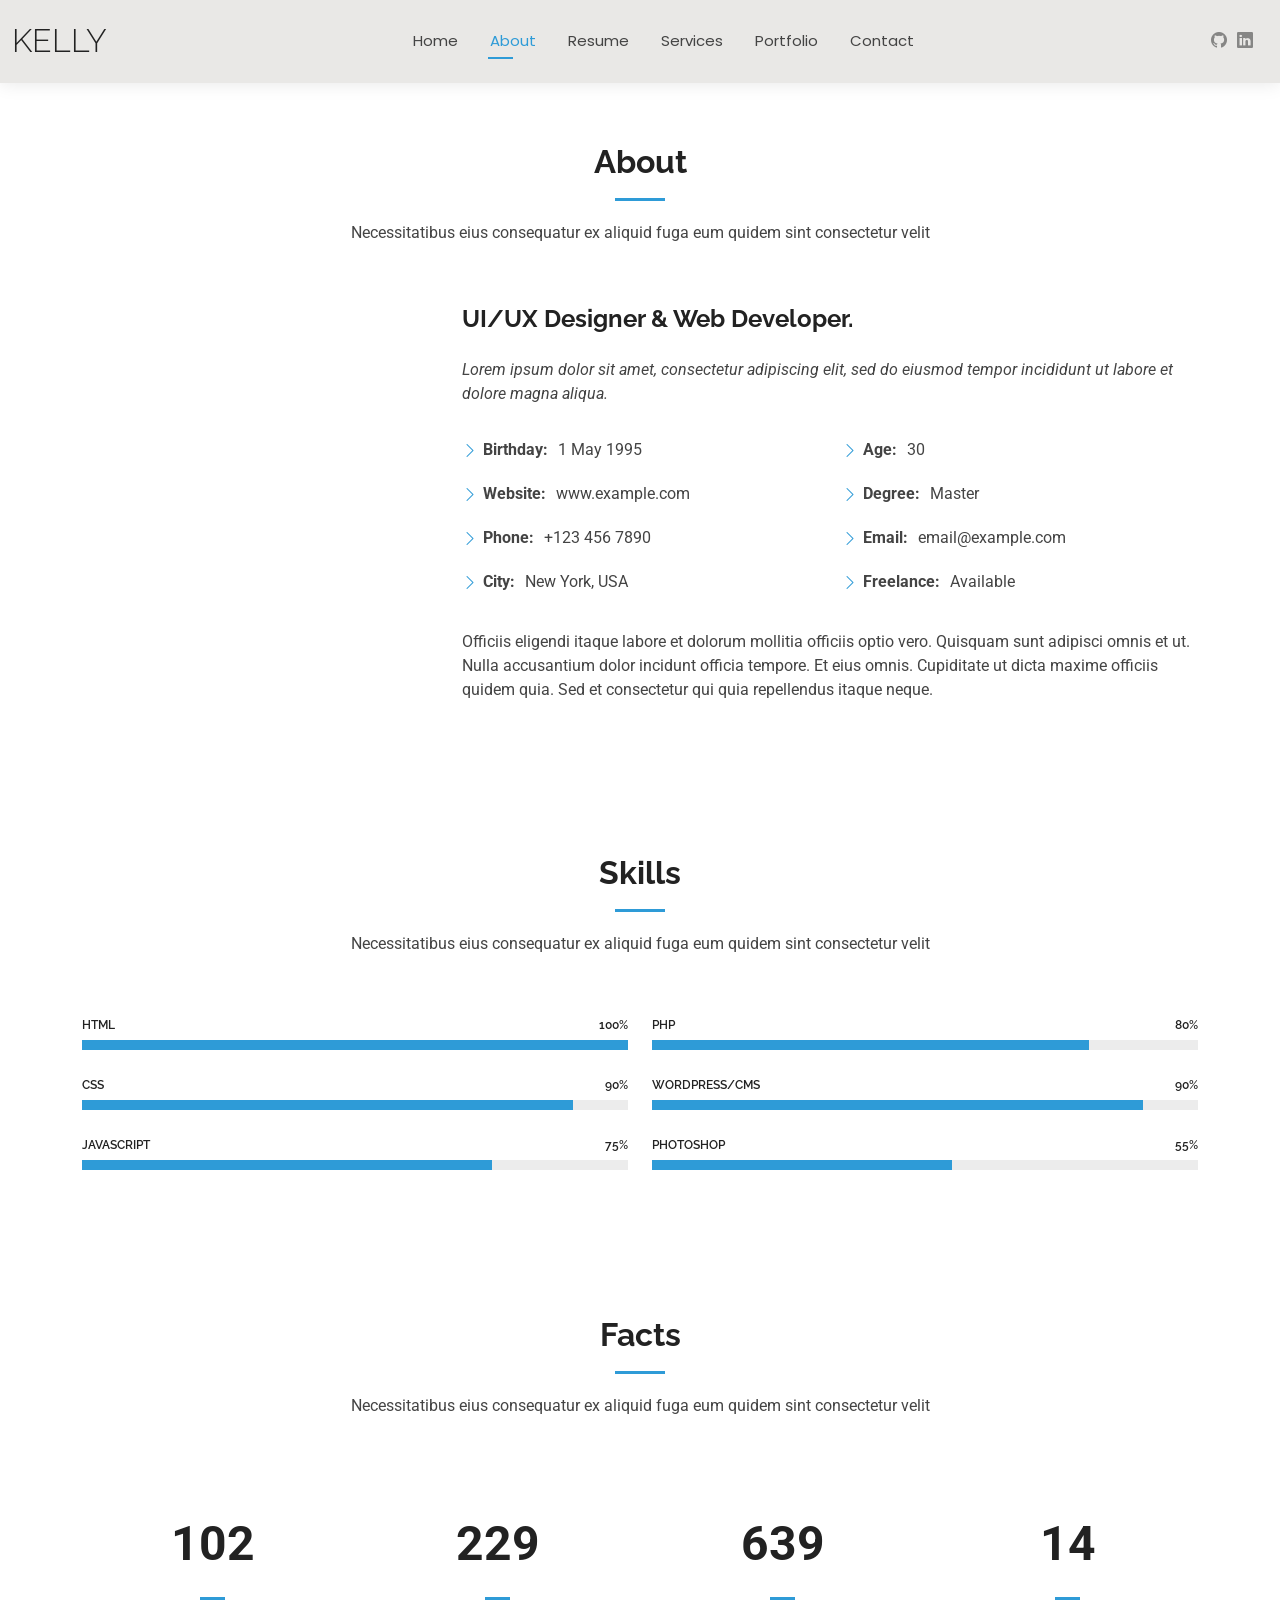
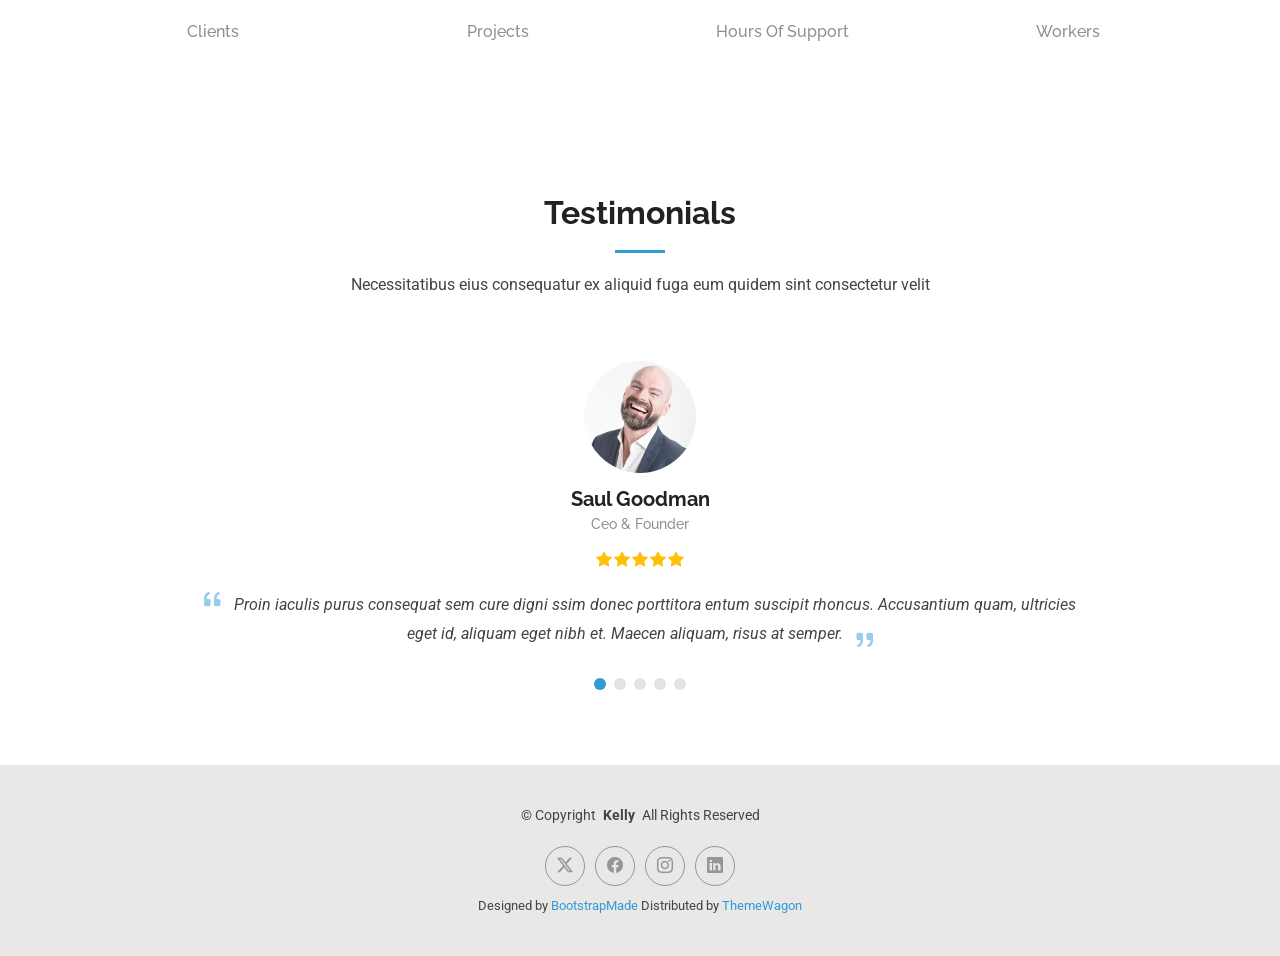
==== commit edc63ce5: "fix navbar" ====
--- a/about.html
+++ b/about.html
@@ -49,8 +49,8 @@
 
        <nav id="navmenu" class="navmenu">
         <ul>
-         <li><a href="index.html" class="active">Home</a></li>
-          <li><a href="about.html">About</a></li>
+         <li><a href="index.html" >Home</a></li>
+          <li><a href="about.html" class="active">About</a></li>
           <li><a href="resume.html">Resume</a></li>
           <li><a href="services.html">Services</a></li>
           <li><a href="portfolio.html">Portfolio</a></li>
@@ -77,11 +77,9 @@
       </nav>
 
 
-      <div class="header-social-links">
-        <a href="#" class="twitter"><i class="bi bi-twitter-x"></i></a>
-        <a href="#" class="facebook"><i class="bi bi-facebook"></i></a>
-        <a href="#" class="instagram"><i class="bi bi-instagram"></i></a>
-        <a href="#" class="linkedin"><i class="bi bi-linkedin"></i></a>
+     <div class="header-social-links">
+        <a href="https://github.com/Rahma-Begag-19" class="github"><i class="bi bi-github"></i></a>
+        <a href="https://www.linkedin.com/in/rahma-begag-b49a70349/" class="linkedin"><i class="bi bi-linkedin"></i></a>
       </div>
 
     </div>
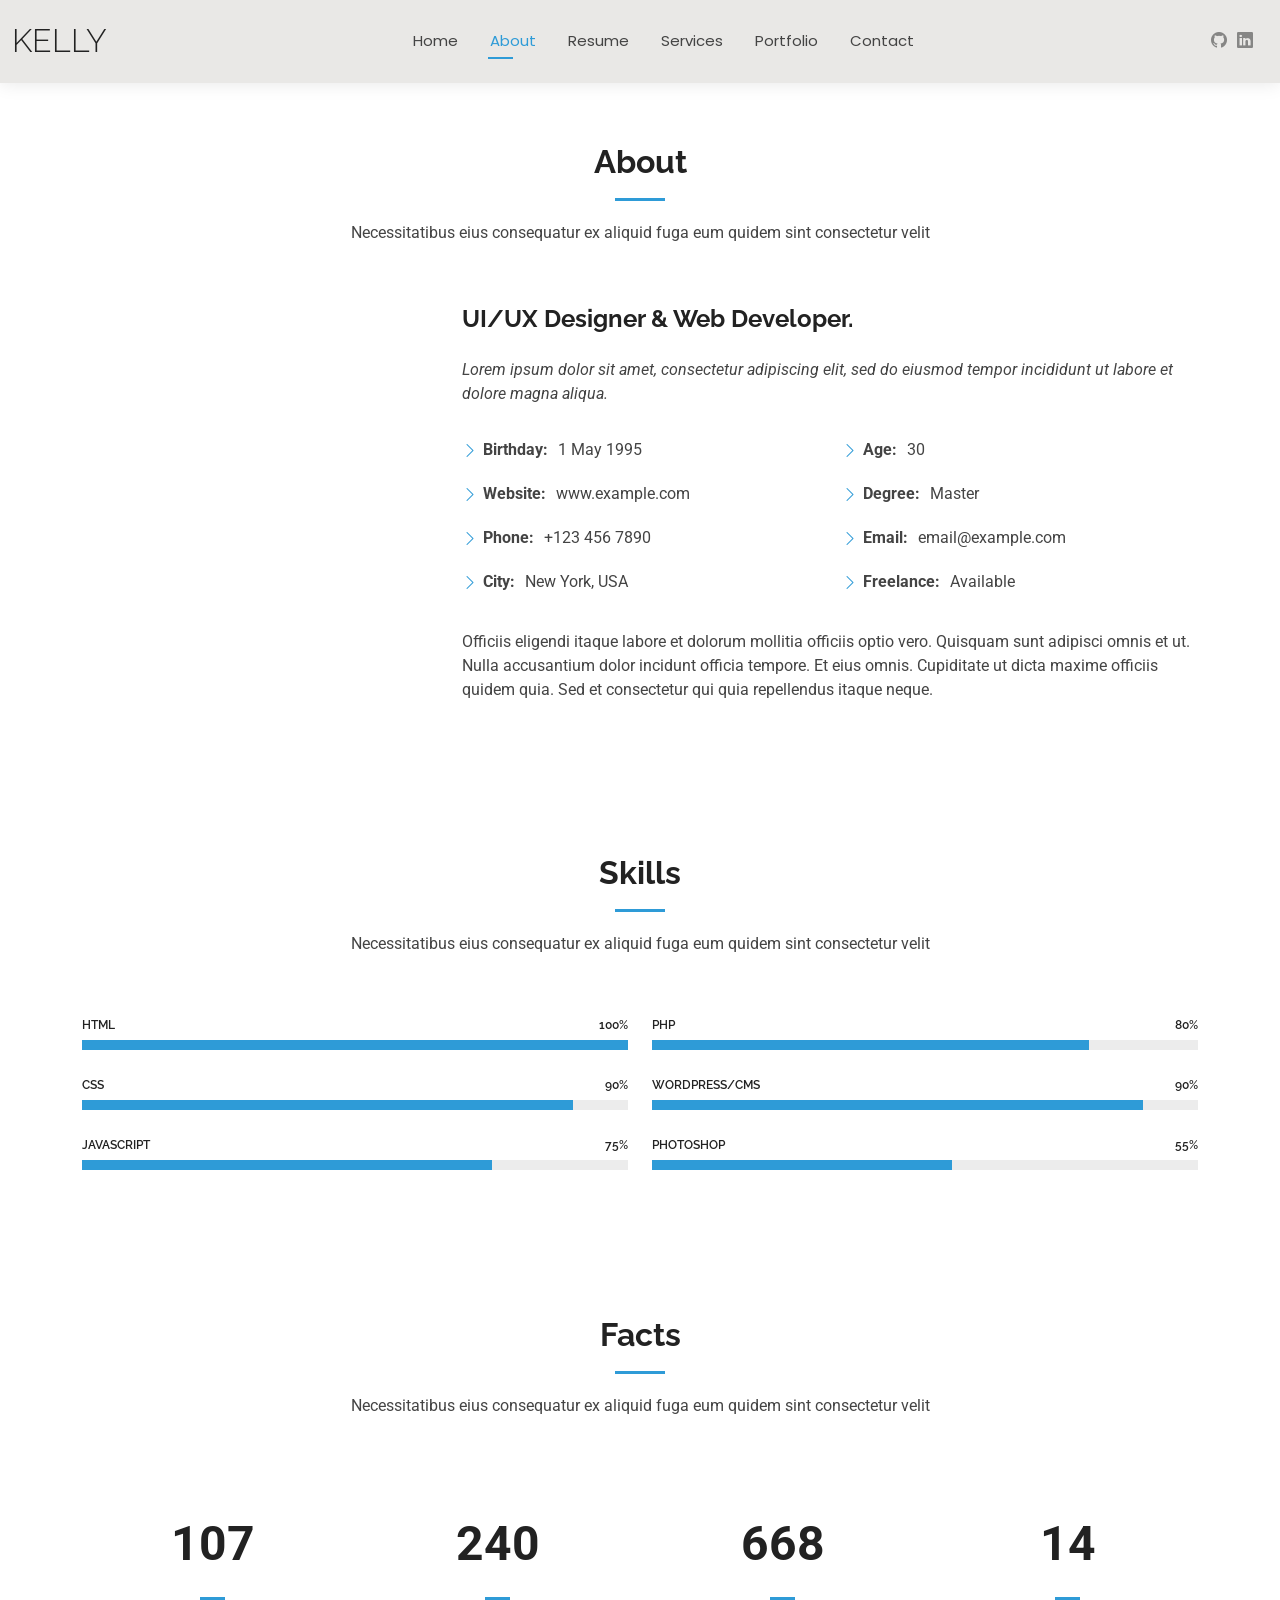
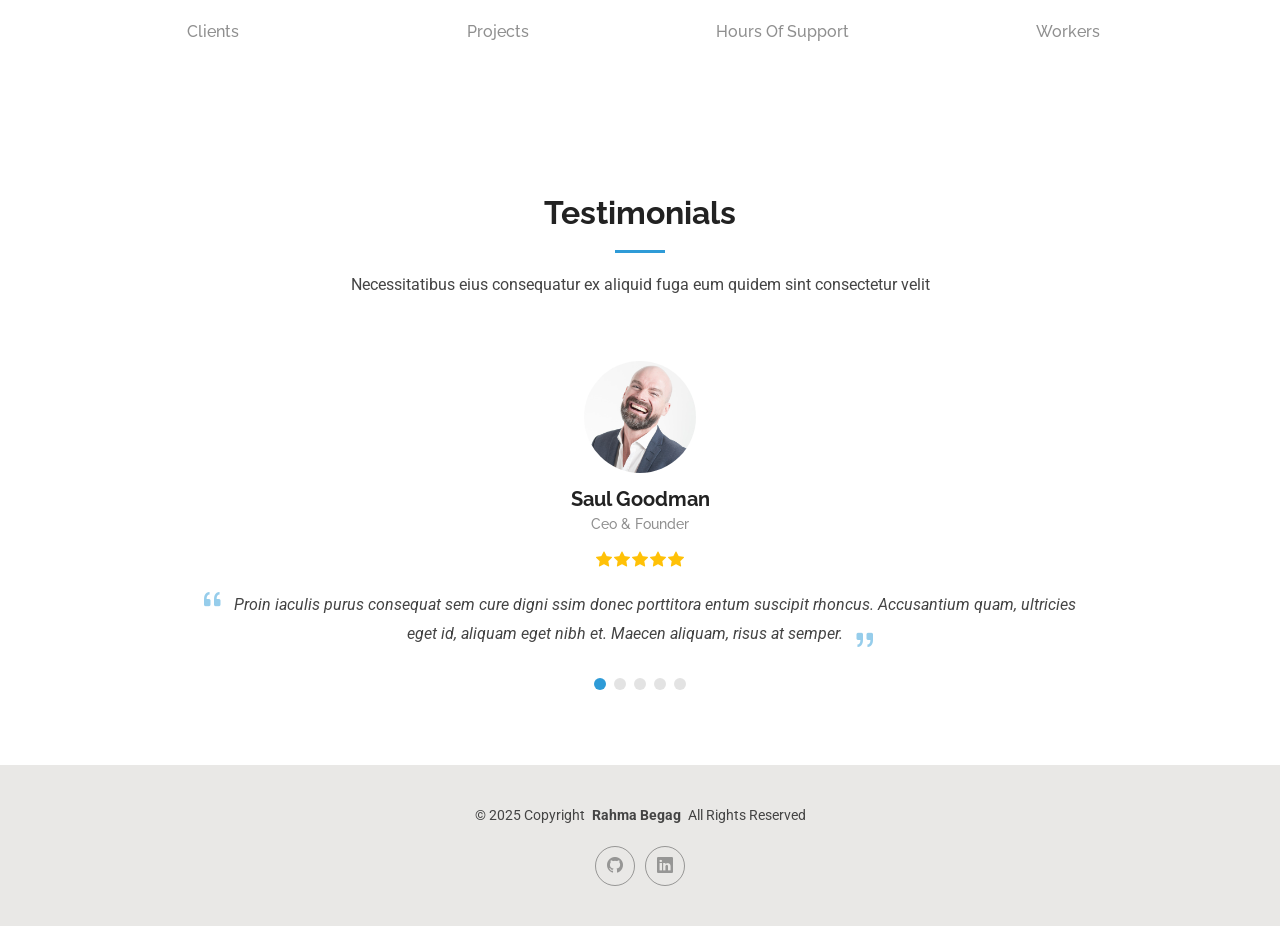
==== commit 1ede332e: "fix footer" ====
--- a/about.html
+++ b/about.html
@@ -376,20 +376,11 @@
 
     <div class="container">
       <div class="copyright text-center ">
-        <p>© <span>Copyright</span> <strong class="px-1 sitename">Kelly</strong> <span>All Rights Reserved<br></span></p>
+        <p>© 2025 <span>Copyright</span> <strong class="px-1 sitename">Rahma Begag</strong> <span>All Rights Reserved<br></span></p>
       </div>
       <div class="social-links d-flex justify-content-center">
-        <a href=""><i class="bi bi-twitter-x"></i></a>
-        <a href=""><i class="bi bi-facebook"></i></a>
-        <a href=""><i class="bi bi-instagram"></i></a>
-        <a href=""><i class="bi bi-linkedin"></i></a>
-      </div>
-      <div class="credits">
-        <!-- All the links in the footer should remain intact. -->
-        <!-- You can delete the links only if you've purchased the pro version. -->
-        <!-- Licensing information: https://bootstrapmade.com/license/ -->
-        <!-- Purchase the pro version with working PHP/AJAX contact form: [buy-url] -->
-        Designed by <a href="https://bootstrapmade.com/">BootstrapMade</a> Distributed by <a href=“https://themewagon.com>ThemeWagon
+        <a href="https://github.com/rahmabegag"><i class="bi bi-github"></i></a>
+        <a href="https://linkedin.com/in/rahmabegag"><i class="bi bi-linkedin"></i></a>
       </div>
     </div>
 
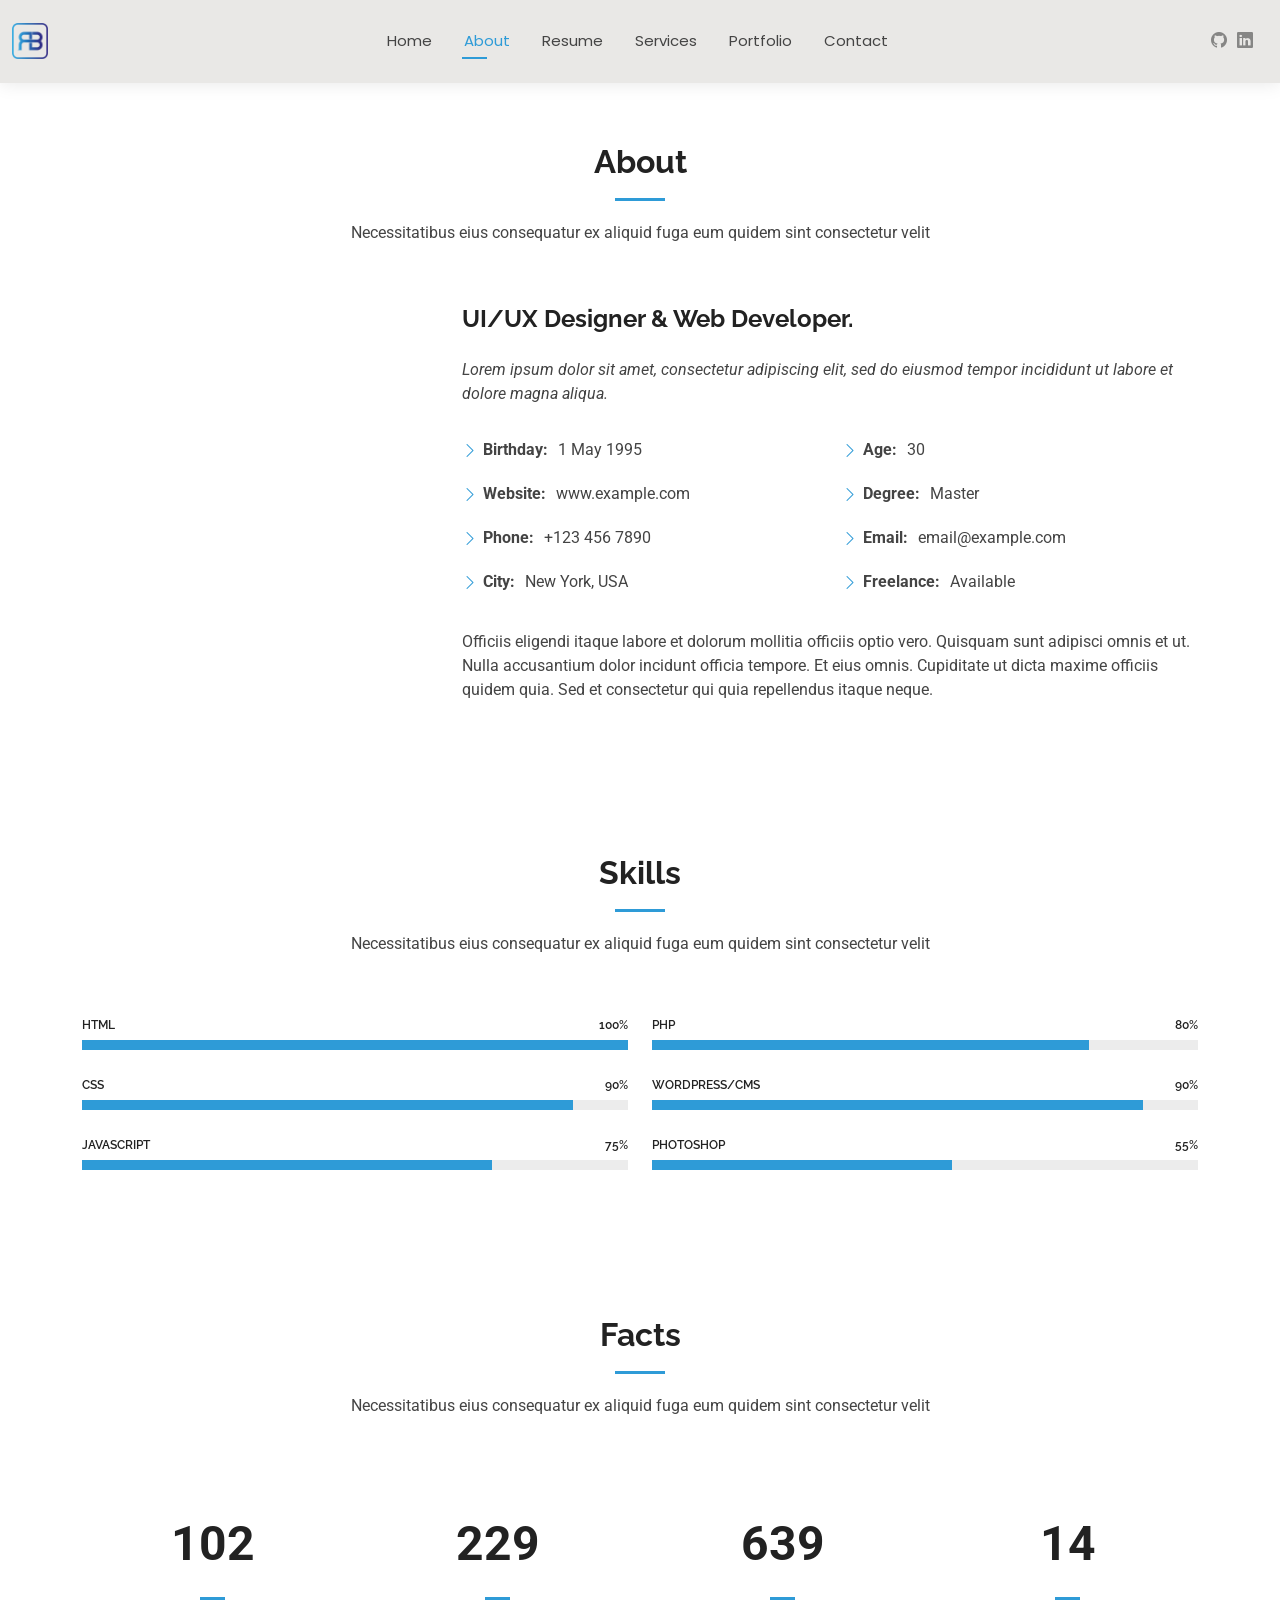
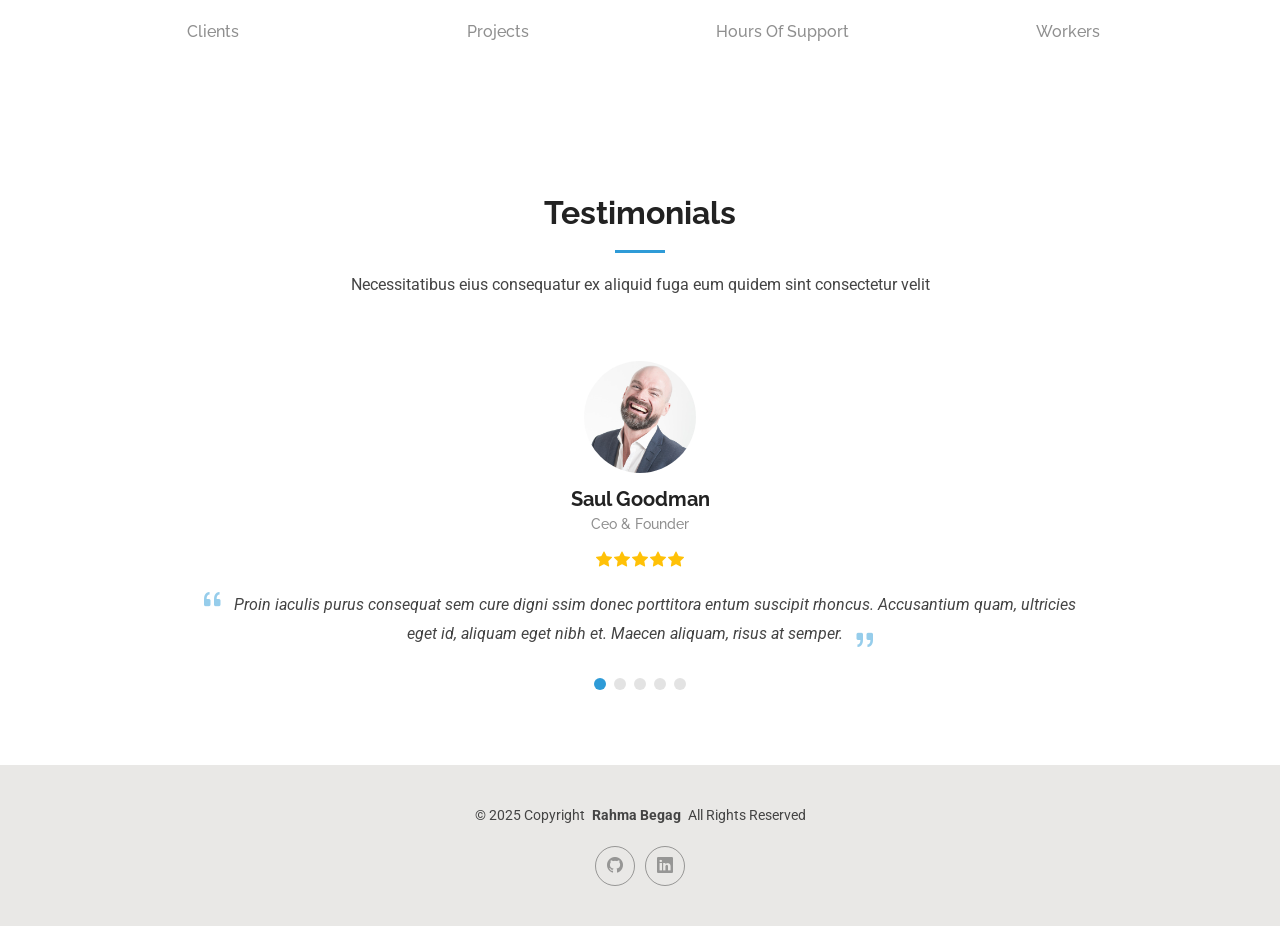
==== commit 9ec2c703: "fix logo" ====
--- a/about.html
+++ b/about.html
@@ -27,13 +27,7 @@
   <!-- Main CSS File -->
   <link href="assets/css/main.css" rel="stylesheet">
 
-  <!-- =======================================================
-  * Template Name: Kelly
-  * Template URL: https://bootstrapmade.com/kelly-free-bootstrap-cv-resume-html-template/
-  * Updated: Aug 07 2024 with Bootstrap v5.3.3
-  * Author: BootstrapMade.com
-  * License: https://bootstrapmade.com/license/
-  ======================================================== -->
+
 </head>
 
 <body class="about-page">
@@ -41,10 +35,8 @@
   <header id="header" class="header d-flex align-items-center light-background sticky-top">
     <div class="container-fluid position-relative d-flex align-items-center justify-content-between">
 
-      <a href="index.html" class="logo d-flex align-items-center me-auto me-xl-0">
-        <!-- Uncomment the line below if you also wish to use an image logo -->
-        <!-- <img src="assets/img/logo.png" alt=""> -->
-        <h1 class="sitename">Kelly</h1>
+       <a href="index.html" class="logo d-flex align-items-center me-auto me-xl-0">
+        <img src="assets/img/logo.png" alt="">
       </a>
 
        <nav id="navmenu" class="navmenu">
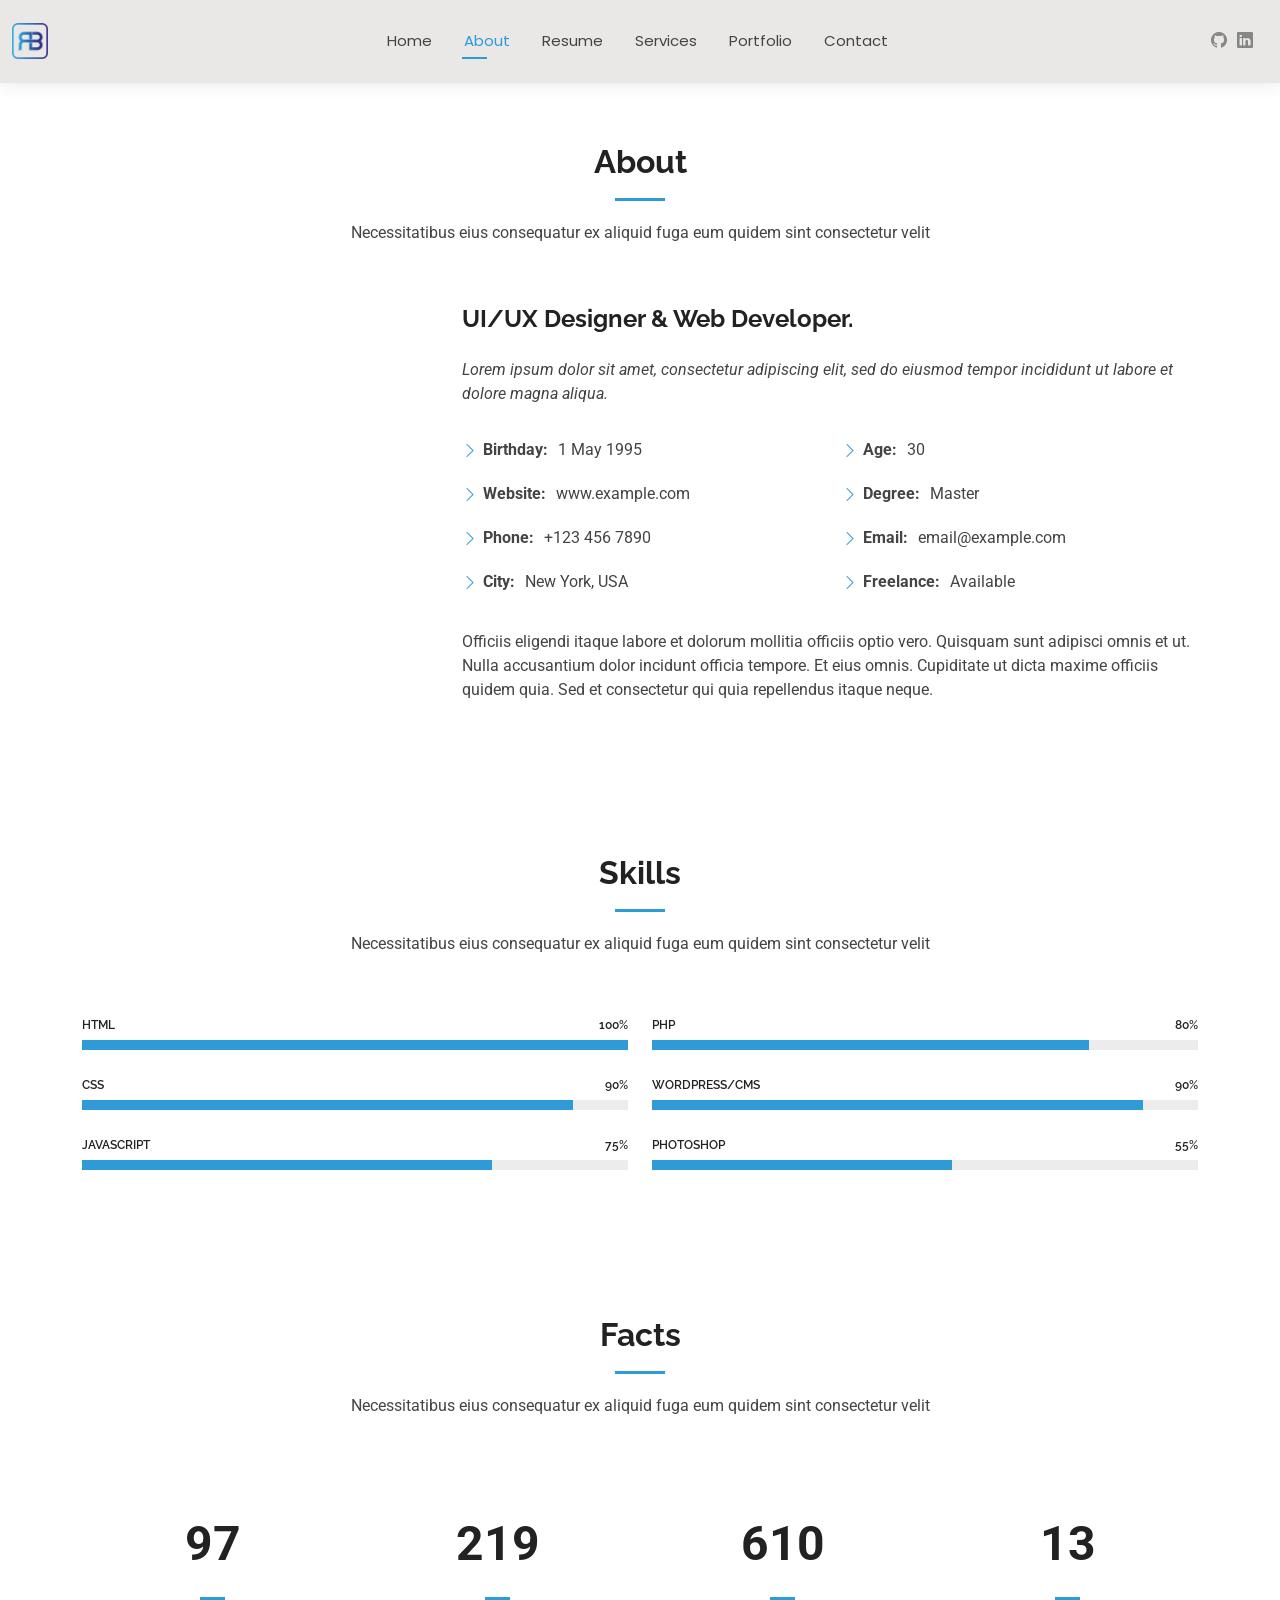
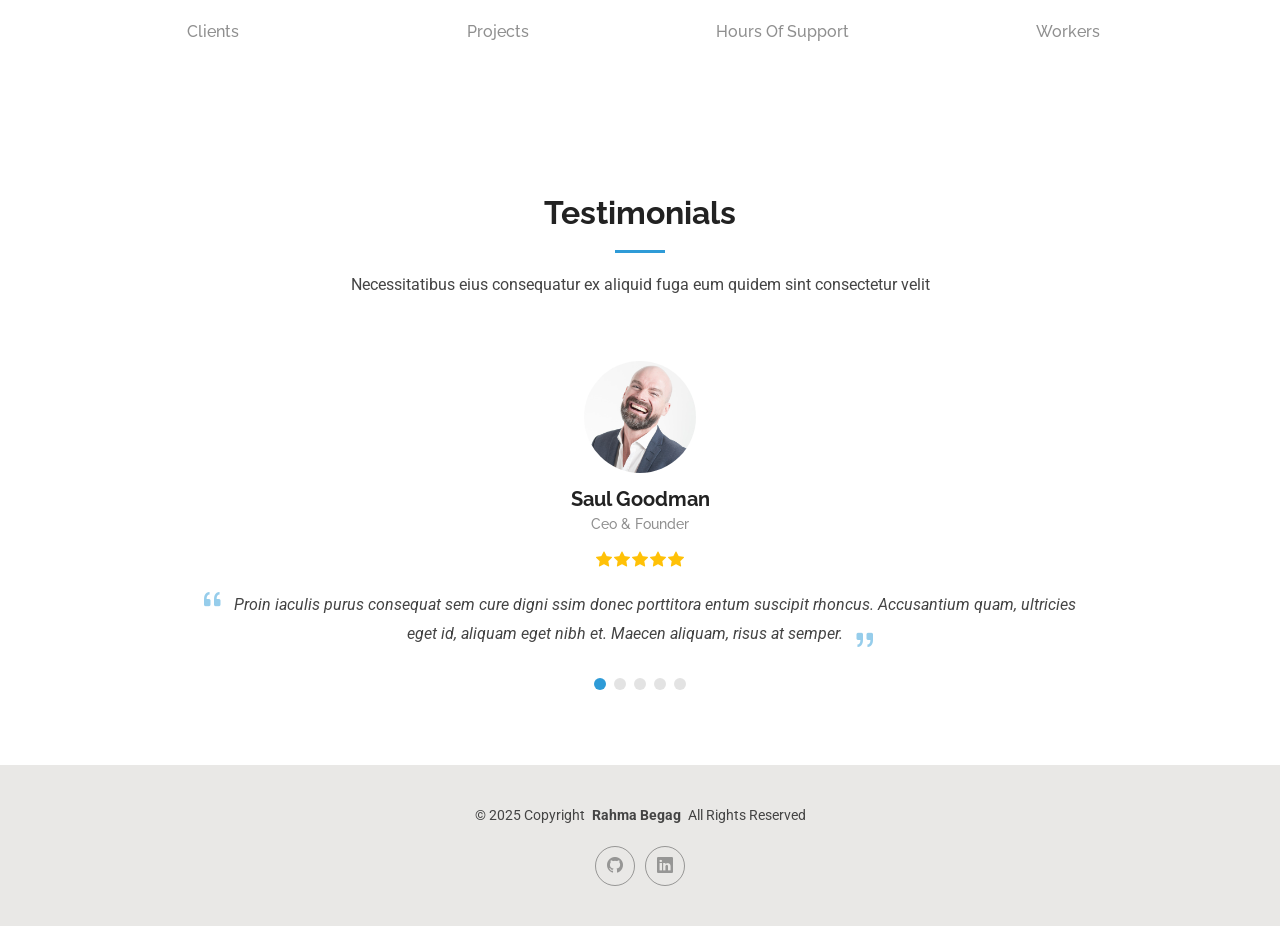
==== commit 325775bb: "fix title" ====
--- a/about.html
+++ b/about.html
@@ -4,7 +4,7 @@
 <head>
   <meta charset="utf-8">
   <meta content="width=device-width, initial-scale=1.0" name="viewport">
-  <title>About - Kelly Bootstrap Template</title>
+  <title>About - Rahma BEGAG</title>
   <meta name="description" content="">
   <meta name="keywords" content="">
 
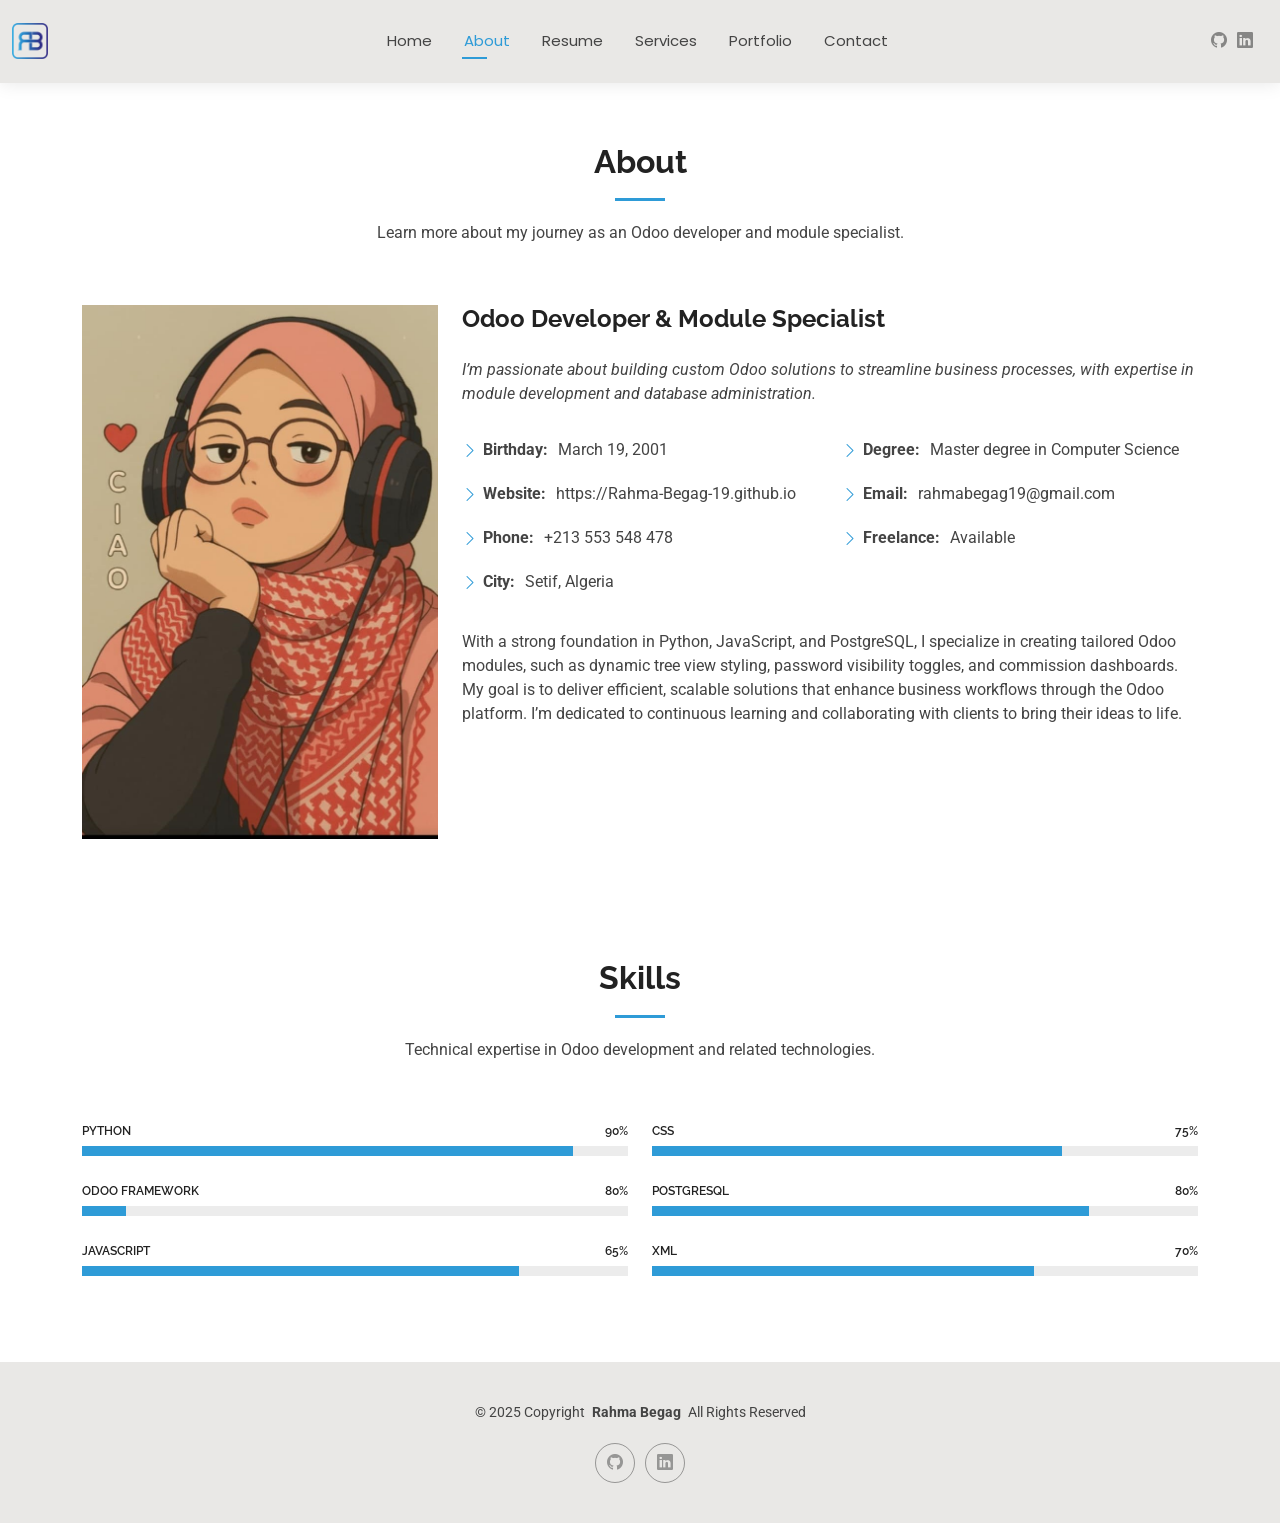
==== commit 38f8622e: "about page" ====
--- a/about.html
+++ b/about.html
@@ -85,42 +85,39 @@
       <!-- Section Title -->
       <div class="container section-title" data-aos="fade-up">
         <h2>About</h2>
-        <p>Necessitatibus eius consequatur ex aliquid fuga eum quidem sint consectetur velit</p>
+        <p>Learn more about my journey as an Odoo developer and module specialist.</p>
       </div><!-- End Section Title -->
 
-      <div class="container" data-aos="fade-up" data-aos-delay="100">
+       <div class="container" data-aos="fade-up" data-aos-delay="100">
 
         <div class="row gy-4 justify-content-center">
           <div class="col-lg-4">
             <img src="assets/img/profile-img.jpg" class="img-fluid" alt="">
           </div>
           <div class="col-lg-8 content">
-            <h2>UI/UX Designer &amp; Web Developer.</h2>
+            <h2>Odoo Developer & Module Specialist</h2>
             <p class="fst-italic py-3">
-              Lorem ipsum dolor sit amet, consectetur adipiscing elit, sed do eiusmod tempor incididunt ut labore et dolore
-              magna aliqua.
+              I’m passionate about building custom Odoo solutions to streamline business processes, with expertise in module development and database administration.
             </p>
             <div class="row">
               <div class="col-lg-6">
                 <ul>
-                  <li><i class="bi bi-chevron-right"></i> <strong>Birthday:</strong> <span>1 May 1995</span></li>
-                  <li><i class="bi bi-chevron-right"></i> <strong>Website:</strong> <span>www.example.com</span></li>
-                  <li><i class="bi bi-chevron-right"></i> <strong>Phone:</strong> <span>+123 456 7890</span></li>
-                  <li><i class="bi bi-chevron-right"></i> <strong>City:</strong> <span>New York, USA</span></li>
+                  <li><i class="bi bi-chevron-right"></i> <strong>Birthday:</strong> <span>March 19, 2001</span></li>
+                  <li><i class="bi bi-chevron-right"></i> <strong>Website:</strong> <span>https://Rahma-Begag-19.github.io</span></li>
+                  <li><i class="bi bi-chevron-right"></i> <strong>Phone:</strong> <span>+213 553 548 478</span></li>
+                  <li><i class="bi bi-chevron-right"></i> <strong>City:</strong> <span>Setif, Algeria</span></li>
                 </ul>
               </div>
               <div class="col-lg-6">
                 <ul>
-                  <li><i class="bi bi-chevron-right"></i> <strong>Age:</strong> <span>30</span></li>
-                  <li><i class="bi bi-chevron-right"></i> <strong>Degree:</strong> <span>Master</span></li>
-                  <li><i class="bi bi-chevron-right"></i> <strong>Email:</strong> <span>email@example.com</span></li>
+                  <li><i class="bi bi-chevron-right"></i> <strong>Degree:</strong> <span>Master degree in Computer Science</span></li>
+                  <li><i class="bi bi-chevron-right"></i> <strong>Email:</strong> <span>rahmabegag19@gmail.com</span></li>
                   <li><i class="bi bi-chevron-right"></i> <strong>Freelance:</strong> <span>Available</span></li>
                 </ul>
               </div>
             </div>
             <p class="py-3">
-              Officiis eligendi itaque labore et dolorum mollitia officiis optio vero. Quisquam sunt adipisci omnis et ut. Nulla accusantium dolor incidunt officia tempore. Et eius omnis.
-              Cupiditate ut dicta maxime officiis quidem quia. Sed et consectetur qui quia repellendus itaque neque.
+              With a strong foundation in Python, JavaScript, and PostgreSQL, I specialize in creating tailored Odoo modules, such as dynamic tree view styling, password visibility toggles, and commission dashboards. My goal is to deliver efficient, scalable solutions that enhance business workflows through the Odoo platform. I’m dedicated to continuous learning and collaborating with clients to bring their ideas to life.
             </p>
           </div>
         </div>
@@ -135,7 +132,7 @@
       <!-- Section Title -->
       <div class="container section-title" data-aos="fade-up">
         <h2>Skills</h2>
-        <p>Necessitatibus eius consequatur ex aliquid fuga eum quidem sint consectetur velit</p>
+        <p>Technical expertise in Odoo development and related technologies.</p>
       </div><!-- End Section Title -->
 
       <div class="container" data-aos="fade-up" data-aos-delay="100">
@@ -145,48 +142,48 @@
           <div class="col-lg-6">
 
             <div class="progress">
-              <span class="skill"><span>HTML</span> <i class="val">100%</i></span>
-              <div class="progress-bar-wrap">
-                <div class="progress-bar" role="progressbar" aria-valuenow="100" aria-valuemin="0" aria-valuemax="100"></div>
-              </div>
-            </div><!-- End Skills Item -->
-
-            <div class="progress">
-              <span class="skill"><span>CSS</span> <i class="val">90%</i></span>
+              <span class="skill"><span>Python</span> <i class="val">90%</i></span>
               <div class="progress-bar-wrap">
                 <div class="progress-bar" role="progressbar" aria-valuenow="90" aria-valuemin="0" aria-valuemax="100"></div>
               </div>
             </div><!-- End Skills Item -->
 
             <div class="progress">
-              <span class="skill"><span>JavaScript</span> <i class="val">75%</i></span>
+              <span class="skill"><span>Odoo Framework</span> <i class="val">80%</i></span>
+              <div class="progress-bar-wrap">
+                <div class="progress-bar" role="progressbar" aria-valuenow="8" aria-valuemin="0" aria-valuemax="100"></div>
+              </div>
+            </div><!-- End Skills Item -->
+
+            <div class="progress">
+              <span class="skill"><span>JavaScript</span> <i class="val">65%</i></span>
+              <div class="progress-bar-wrap">
+                <div class="progress-bar" role="progressbar" aria-valuenow="80" aria-valuemin="0" aria-valuemax="100"></div>
+              </div>
+            </div><!-- End Skills Item -->
+
+          </div>
+
+          <div class="col-lg-6">
+
+            <div class="progress">
+              <span class="skill"><span>CSS</span> <i class="val">75%</i></span>
               <div class="progress-bar-wrap">
                 <div class="progress-bar" role="progressbar" aria-valuenow="75" aria-valuemin="0" aria-valuemax="100"></div>
               </div>
             </div><!-- End Skills Item -->
 
-          </div>
-
-          <div class="col-lg-6">
-
-            <div class="progress">
-              <span class="skill"><span>PHP</span> <i class="val">80%</i></span>
+            <div class="progress">
+              <span class="skill"><span>PostgreSQL</span> <i class="val">80%</i></span>
               <div class="progress-bar-wrap">
                 <div class="progress-bar" role="progressbar" aria-valuenow="80" aria-valuemin="0" aria-valuemax="100"></div>
               </div>
             </div><!-- End Skills Item -->
 
             <div class="progress">
-              <span class="skill"><span>WordPress/CMS</span> <i class="val">90%</i></span>
-              <div class="progress-bar-wrap">
-                <div class="progress-bar" role="progressbar" aria-valuenow="90" aria-valuemin="0" aria-valuemax="100"></div>
-              </div>
-            </div><!-- End Skills Item -->
-
-            <div class="progress">
-              <span class="skill"><span>Photoshop</span> <i class="val">55%</i></span>
-              <div class="progress-bar-wrap">
-                <div class="progress-bar" role="progressbar" aria-valuenow="55" aria-valuemin="0" aria-valuemax="100"></div>
+              <span class="skill"><span>XML</span> <i class="val">70%</i></span>
+              <div class="progress-bar-wrap">
+                <div class="progress-bar" role="progressbar" aria-valuenow="70" aria-valuemin="0" aria-valuemax="100"></div>
               </div>
             </div><!-- End Skills Item -->
 
@@ -198,169 +195,8 @@
 
     </section><!-- /Skills Section -->
 
-    <!-- Stats Section -->
-    <section id="stats" class="stats section">
-
-      <!-- Section Title -->
-      <div class="container section-title" data-aos="fade-up">
-        <h2>Facts</h2>
-        <p>Necessitatibus eius consequatur ex aliquid fuga eum quidem sint consectetur velit</p>
-      </div><!-- End Section Title -->
-
-      <div class="container" data-aos="fade-up" data-aos-delay="100">
-
-        <div class="row gy-4">
-
-          <div class="col-lg-3 col-md-6">
-            <div class="stats-item text-center w-100 h-100">
-              <span data-purecounter-start="0" data-purecounter-end="232" data-purecounter-duration="1" class="purecounter"></span>
-              <p>Clients</p>
-            </div>
-          </div><!-- End Stats Item -->
-
-          <div class="col-lg-3 col-md-6">
-            <div class="stats-item text-center w-100 h-100">
-              <span data-purecounter-start="0" data-purecounter-end="521" data-purecounter-duration="1" class="purecounter"></span>
-              <p>Projects</p>
-            </div>
-          </div><!-- End Stats Item -->
-
-          <div class="col-lg-3 col-md-6">
-            <div class="stats-item text-center w-100 h-100">
-              <span data-purecounter-start="0" data-purecounter-end="1453" data-purecounter-duration="1" class="purecounter"></span>
-              <p>Hours Of Support</p>
-            </div>
-          </div><!-- End Stats Item -->
-
-          <div class="col-lg-3 col-md-6">
-            <div class="stats-item text-center w-100 h-100">
-              <span data-purecounter-start="0" data-purecounter-end="32" data-purecounter-duration="1" class="purecounter"></span>
-              <p>Workers</p>
-            </div>
-          </div><!-- End Stats Item -->
-
-        </div>
-
-      </div>
-
-    </section><!-- /Stats Section -->
-
-    <!-- Testimonials Section -->
-    <section id="testimonials" class="testimonials section">
-
-      <!-- Section Title -->
-      <div class="container section-title" data-aos="fade-up">
-        <h2>Testimonials</h2>
-        <p>Necessitatibus eius consequatur ex aliquid fuga eum quidem sint consectetur velit</p>
-      </div><!-- End Section Title -->
-
-      <div class="container" data-aos="fade-up" data-aos-delay="100">
-
-        <div class="swiper init-swiper">
-          <script type="application/json" class="swiper-config">
-            {
-              "loop": true,
-              "speed": 600,
-              "autoplay": {
-                "delay": 5000
-              },
-              "slidesPerView": "auto",
-              "pagination": {
-                "el": ".swiper-pagination",
-                "type": "bullets",
-                "clickable": true
-              }
-            }
-          </script>
-          <div class="swiper-wrapper">
-
-            <div class="swiper-slide">
-              <div class="testimonial-item">
-                <img src="assets/img/testimonials/testimonials-1.jpg" class="testimonial-img" alt="">
-                <h3>Saul Goodman</h3>
-                <h4>Ceo &amp; Founder</h4>
-                <div class="stars">
-                  <i class="bi bi-star-fill"></i><i class="bi bi-star-fill"></i><i class="bi bi-star-fill"></i><i class="bi bi-star-fill"></i><i class="bi bi-star-fill"></i>
-                </div>
-                <p>
-                  <i class="bi bi-quote quote-icon-left"></i>
-                  <span>Proin iaculis purus consequat sem cure digni ssim donec porttitora entum suscipit rhoncus. Accusantium quam, ultricies eget id, aliquam eget nibh et. Maecen aliquam, risus at semper.</span>
-                  <i class="bi bi-quote quote-icon-right"></i>
-                </p>
-              </div>
-            </div><!-- End testimonial item -->
-
-            <div class="swiper-slide">
-              <div class="testimonial-item">
-                <img src="assets/img/testimonials/testimonials-2.jpg" class="testimonial-img" alt="">
-                <h3>Sara Wilsson</h3>
-                <h4>Designer</h4>
-                <div class="stars">
-                  <i class="bi bi-star-fill"></i><i class="bi bi-star-fill"></i><i class="bi bi-star-fill"></i><i class="bi bi-star-fill"></i><i class="bi bi-star-fill"></i>
-                </div>
-                <p>
-                  <i class="bi bi-quote quote-icon-left"></i>
-                  <span>Export tempor illum tamen malis malis eram quae irure esse labore quem cillum quid cillum eram malis quorum velit fore eram velit sunt aliqua noster fugiat irure amet legam anim culpa.</span>
-                  <i class="bi bi-quote quote-icon-right"></i>
-                </p>
-              </div>
-            </div><!-- End testimonial item -->
-
-            <div class="swiper-slide">
-              <div class="testimonial-item">
-                <img src="assets/img/testimonials/testimonials-3.jpg" class="testimonial-img" alt="">
-                <h3>Jena Karlis</h3>
-                <h4>Store Owner</h4>
-                <div class="stars">
-                  <i class="bi bi-star-fill"></i><i class="bi bi-star-fill"></i><i class="bi bi-star-fill"></i><i class="bi bi-star-fill"></i><i class="bi bi-star-fill"></i>
-                </div>
-                <p>
-                  <i class="bi bi-quote quote-icon-left"></i>
-                  <span>Enim nisi quem export duis labore cillum quae magna enim sint quorum nulla quem veniam duis minim tempor labore quem eram duis noster aute amet eram fore quis sint minim.</span>
-                  <i class="bi bi-quote quote-icon-right"></i>
-                </p>
-              </div>
-            </div><!-- End testimonial item -->
-
-            <div class="swiper-slide">
-              <div class="testimonial-item">
-                <img src="assets/img/testimonials/testimonials-4.jpg" class="testimonial-img" alt="">
-                <h3>Matt Brandon</h3>
-                <h4>Freelancer</h4>
-                <div class="stars">
-                  <i class="bi bi-star-fill"></i><i class="bi bi-star-fill"></i><i class="bi bi-star-fill"></i><i class="bi bi-star-fill"></i><i class="bi bi-star-fill"></i>
-                </div>
-                <p>
-                  <i class="bi bi-quote quote-icon-left"></i>
-                  <span>Fugiat enim eram quae cillum dolore dolor amet nulla culpa multos export minim fugiat minim velit minim dolor enim duis veniam ipsum anim magna sunt elit fore quem dolore labore illum veniam.</span>
-                  <i class="bi bi-quote quote-icon-right"></i>
-                </p>
-              </div>
-            </div><!-- End testimonial item -->
-
-            <div class="swiper-slide">
-              <div class="testimonial-item">
-                <img src="assets/img/testimonials/testimonials-5.jpg" class="testimonial-img" alt="">
-                <h3>John Larson</h3>
-                <h4>Entrepreneur</h4>
-                <div class="stars">
-                  <i class="bi bi-star-fill"></i><i class="bi bi-star-fill"></i><i class="bi bi-star-fill"></i><i class="bi bi-star-fill"></i><i class="bi bi-star-fill"></i>
-                </div>
-                <p>
-                  <i class="bi bi-quote quote-icon-left"></i>
-                  <span>Quis quorum aliqua sint quem legam fore sunt eram irure aliqua veniam tempor noster veniam enim culpa labore duis sunt culpa nulla illum cillum fugiat legam esse veniam culpa fore nisi cillum quid.</span>
-                  <i class="bi bi-quote quote-icon-right"></i>
-                </p>
-              </div>
-            </div><!-- End testimonial item -->
-
-          </div>
-          <div class="swiper-pagination"></div>
-        </div>
-
-      </div>
-
-    </section><!-- /Testimonials Section -->
+
+  
 
   </main>
 
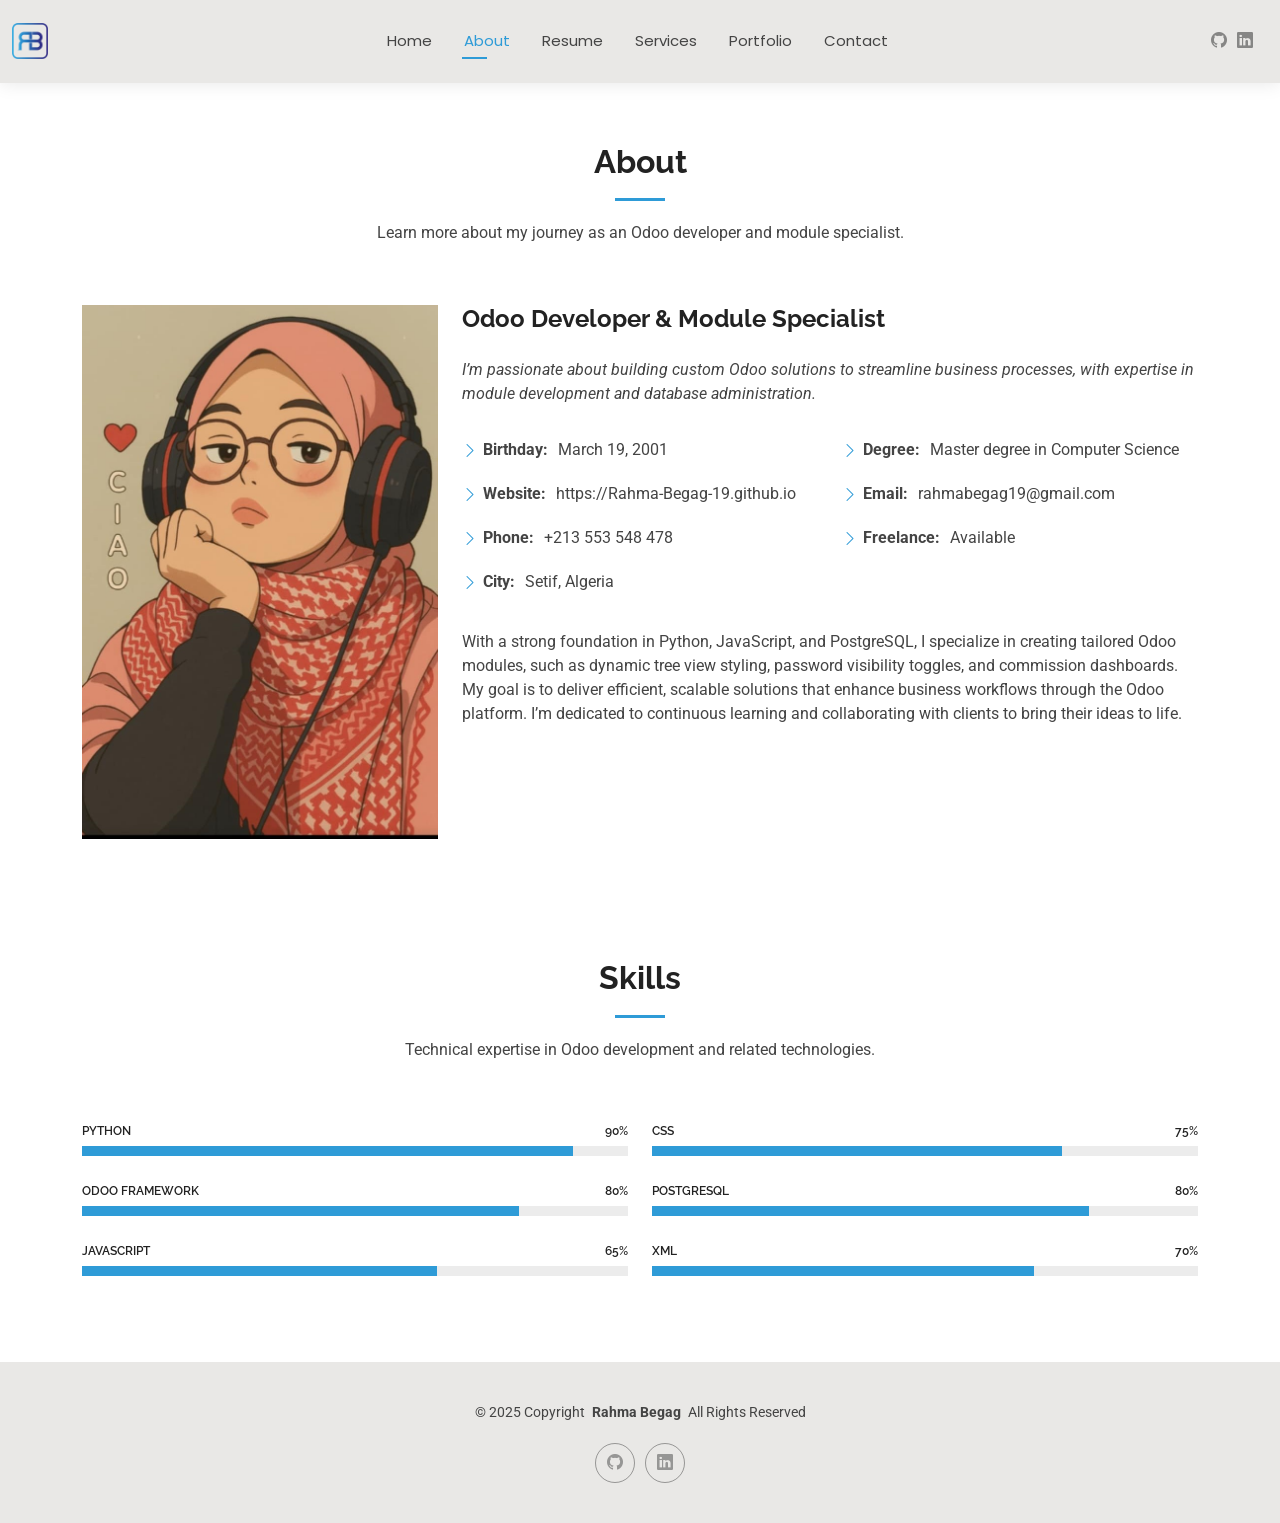
==== commit 3802b727: "contact page" ====
--- a/about.html
+++ b/about.html
@@ -9,8 +9,8 @@
   <meta name="keywords" content="">
 
   <!-- Favicons -->
-  <link href="assets/img/favicon.png" rel="icon">
-  <link href="assets/img/apple-touch-icon.png" rel="apple-touch-icon">
+  <link href="assets/img/logo.png" rel="icon">
+  <link href="assets/img/logo.png" rel="logo">
 
   <!-- Fonts -->
   <link href="https://fonts.googleapis.com" rel="preconnect">
@@ -151,14 +151,14 @@
             <div class="progress">
               <span class="skill"><span>Odoo Framework</span> <i class="val">80%</i></span>
               <div class="progress-bar-wrap">
-                <div class="progress-bar" role="progressbar" aria-valuenow="8" aria-valuemin="0" aria-valuemax="100"></div>
+                <div class="progress-bar" role="progressbar" aria-valuenow="80" aria-valuemin="0" aria-valuemax="100"></div>
               </div>
             </div><!-- End Skills Item -->
 
             <div class="progress">
               <span class="skill"><span>JavaScript</span> <i class="val">65%</i></span>
               <div class="progress-bar-wrap">
-                <div class="progress-bar" role="progressbar" aria-valuenow="80" aria-valuemin="0" aria-valuemax="100"></div>
+                <div class="progress-bar" role="progressbar" aria-valuenow="65" aria-valuemin="0" aria-valuemax="100"></div>
               </div>
             </div><!-- End Skills Item -->
 
